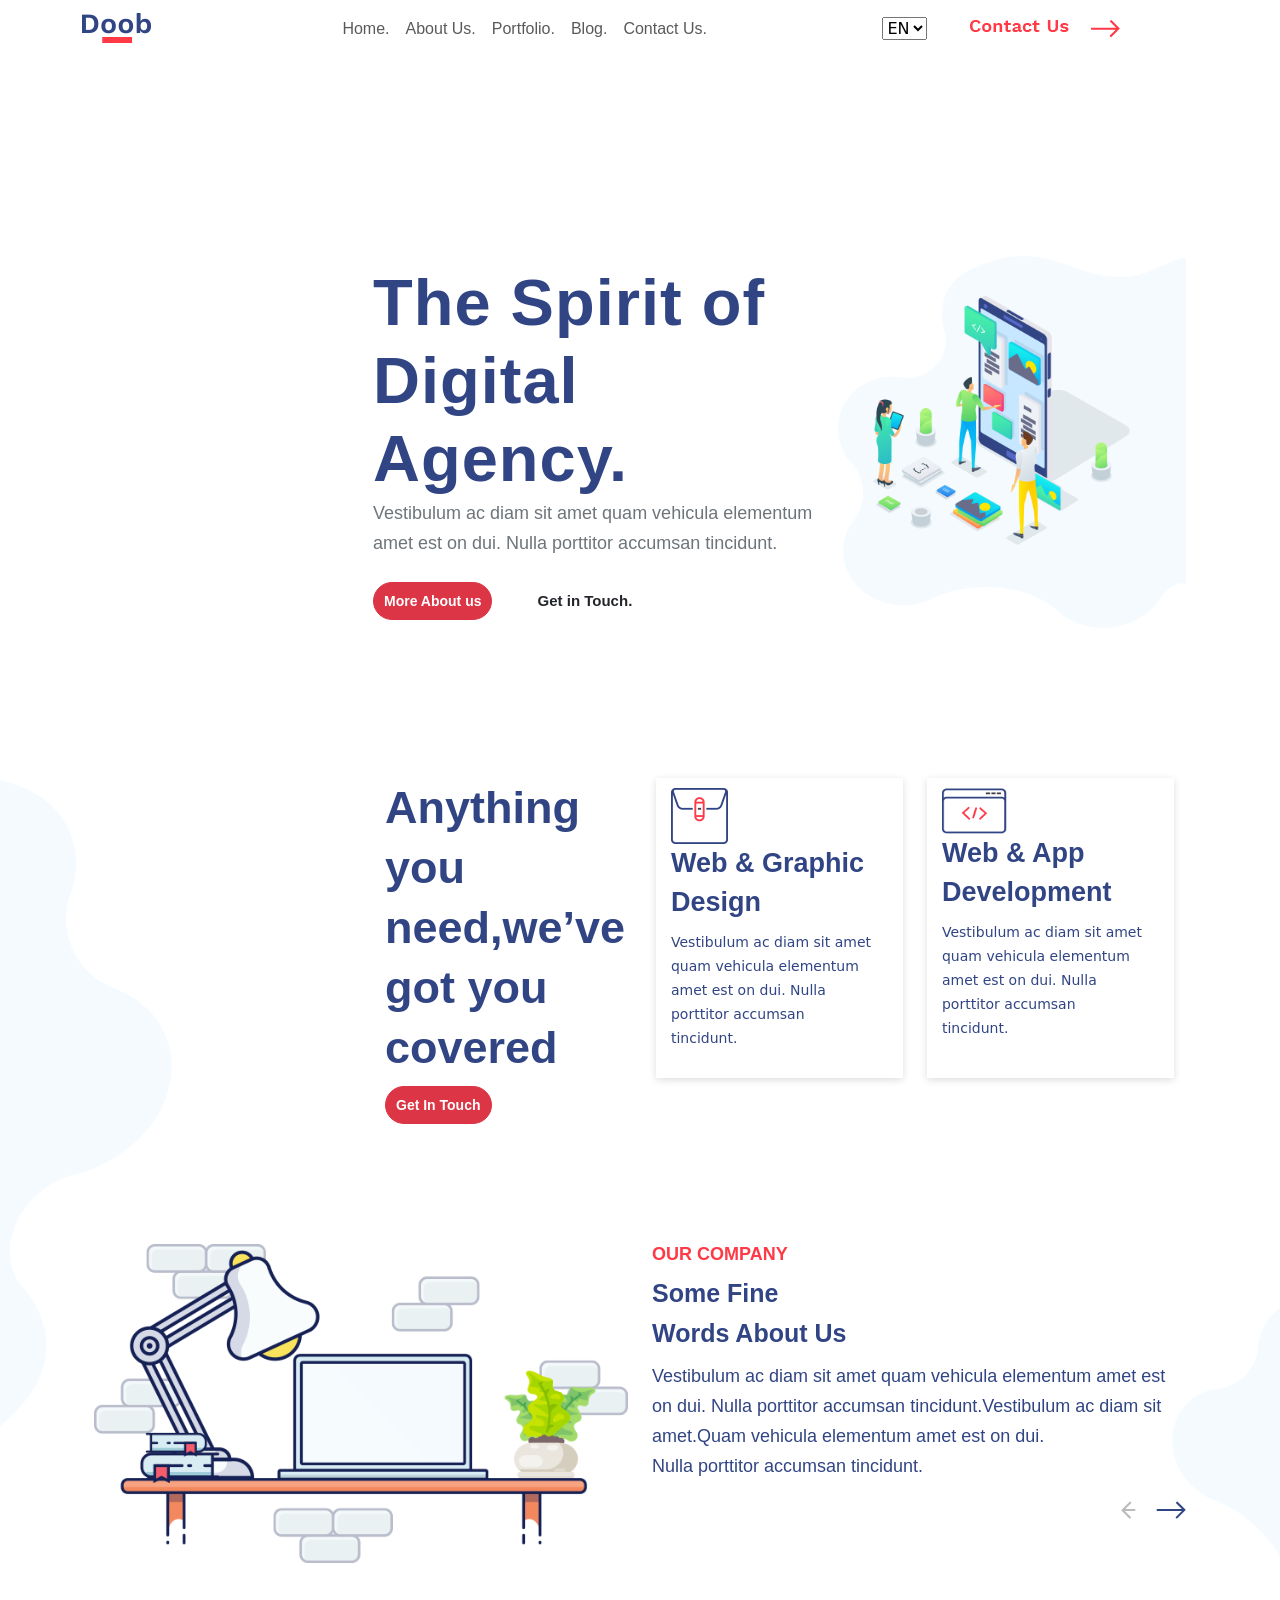
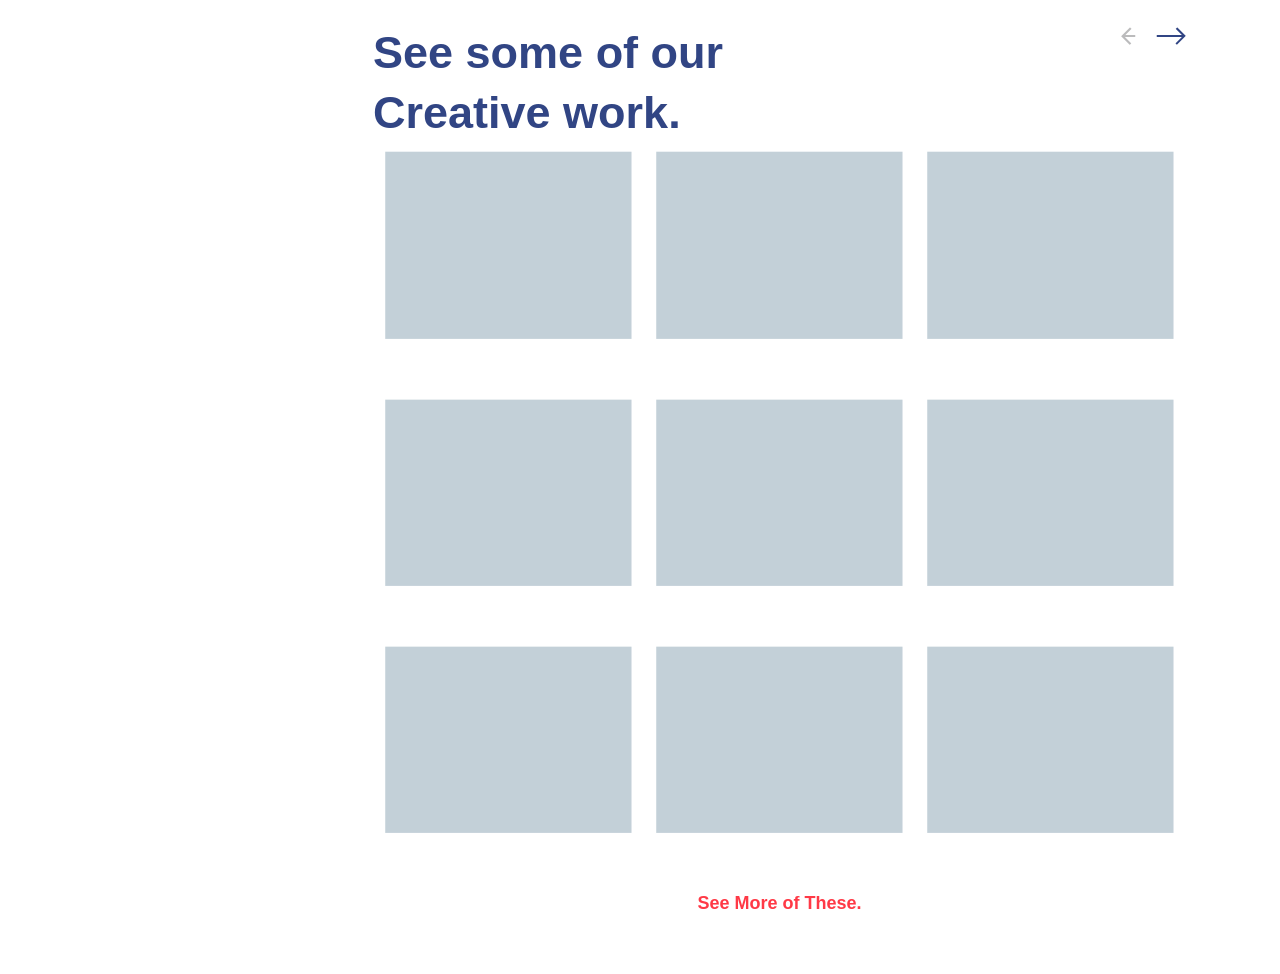
==== task2(flex).html @ 01b49021 "completed up to creative work" ====
<!DOCTYPE html>
<html lang="en">
<head>
    <meta charset="UTF-8">
    <meta http-equiv="X-UA-Compatible" content="IE=edge">
    <meta name="viewport" content="width=device-width, initial-scale=1.0">
    <title>Document</title>
    <link rel="stylesheet" href="style2.css">
    <link href="https://cdn.jsdelivr.net/npm/bootstrap@5.0.2/dist/css/bootstrap.min.css" rel="stylesheet" integrity="sha384-EVSTQN3/azprG1Anm3QDgpJLIm9Nao0Yz1ztcQTwFspd3yD65VohhpuuCOmLASjC" crossorigin="anonymous">
</head>
<body >  

    <header id="home">
        <div class="container">
          <nav class="navbar navbar-expand-lg navbar-light ">
                <a class="navbar-brand" href="#"><img src="images/logo.png" alt=""></a>
                <ul style="margin:0px 15%;"  class="navbar-nav ">
                    <li class="nav-item ">
                    <a class="nav-link" >Home.</a>
                    </li>
                    <li class="nav-item">
                    <a class="nav-link">About Us.</a>
                    </li>
                    <li class="nav-item">
                    <a class="nav-link" >Portfolio.</a>
                    </li>
                    <li class="nav-item">
                    <a class="nav-link" >Blog.</a>
                    </li>
                    <li class="nav-item" >
                    <a class="nav-link" >Contact Us.</a>
                    </li>
                    
                </ul>
                <select style=" margin-right: 30px;" name="" id=""><option value="">EN</option></select>
                <button class="btn btn-white"><img src="images/contact.png"></button>
          </nav>
        </div>
    </header>
        <div class="container">
          <div class="container-fluid hero">
            <div class="row" style="flex-wrap: nowrap;align-items: center;justify-content: right;">
                <div col="col-sm-3"></div>
                <div class="col-sm-5">
                    <h1>The Spirit of<br>Digital Agency.</h1>
                    <p>Vestibulum ac diam sit amet quam vehicula elementum<br> amet est on dui. Nulla porttitor accumsan tincidunt.</p>
                    <div class="hero-btns ">
                        <button  class="btn btn-danger text-white">More About us</button>
                        <a >Get in Touch.</a>
                    </div>
                </div>
                <div class="col-sm-4">
                    <img src="images/hero.png" alt="">
                </div>
            </div>
          </div>
        </div>

        <div class="container service">
            <div class="container-fluid">
                <div class="row"> 
                    <div class="col-sm-3">
                        <div class="side-img"> 
                        <img width=15% src="images/cloud1.png" alt="">
                        </div>
                    </div>
                    <div class="col-sm-9">
                        <div class="container">
                            <div class="row">
                                <div class="col-lg-4 service-txt">
                                    <h2>Anything you need,we’ve got you covered</h2>
                                    <button  class=" service-btn btn btn-danger text-white">Get In Touch</button>
                                </div>
                                <div class=" col-lg-4">
                                    <div class="service-box">
                                        <img src="images/web2.png" alt="">
                                        <h3>Web &amp; Graphic<br>Design</h3>
                                            <p>Vestibulum ac diam sit amet quam vehicula elementum amet est on dui. Nulla porttitor accumsan tincidunt.</p>
                                    </div>
                                </div>
                                <div class="col-lg-4">
                                    <div class="service-box" >
                                        <img src="images/web1.png" alt="">
                                        <h3>Web &amp; App<br>Development</h3>
                                        <p>Vestibulum ac diam sit amet quam vehicula elementum amet est on dui. Nulla porttitor accumsan tincidunt.</p>
                                    </div>
                                </div>
                            </div>
                        </div>
                    </div>
                    <div class="col-sm-0">
                        <div class="side2-img"> 
                        <img width=10% src="images/cloud2.png" alt="">
                        </div>
                    </div>
                </div>
            </div>
        </div>

        <div class="container  about">
            <div class="container-fluid">
              <div class="row">
                <div class=" col-lg-6">
                  <img src="images/lamp.png" alt="">
                </div>
                <div class="col-lg-6">
                    <h5>OUR COMPANY</h5>
                    <h2>Some Fine<br>Words About Us</h2>
                    <p>Vestibulum ac diam sit amet quam vehicula elementum amet est on dui. Nulla porttitor accumsan tincidunt.Vestibulum ac diam sit amet.Quam vehicula elementum amet est on dui. 
                        <br>Nulla porttitor accumsan tincidunt.
                    </p>
                    <div style="display: flex;float: right;">
                        <div style="padding-right:20px;"><img src="images/path1.png"></div>
                        <div><img src="images/path2.png"></div>
                    </div>
                    
                </div>
              </div>
            </div>
        </div>


        <div class="container work">
            <div class="container-fluid">
                <div class="row">
                    <div class="col-sm-3"></div>
                    <div class="col-6">
                        <h2>See some of our<br>Creative work.</h2>
                    </div>
                    <div class="col-3">
                        <div style="display: flex;float: right;">
                            <div style="padding-right:20px;"><img src="images/path1.png"></div>
                            <div><img src="images/path2.png"></div>
                        </div>
                    </div>
                </div>
                <div class="row">
                    <div class="col-md-3"></div>
                    <div class="col-md-9">
                        <div class="container">
                            <div class="row">
                                <div class="col-sm-4 work-box">
                                        <div >
                                            <img src="images/boxes.png"  alt="Preview">
                                        </div>
                                </div>
                                <div class=" col-sm-4 work-box">
                                        <div >
                                            <img src="images/boxes.png"  alt="Preview">
                                        </div>
                                </div>
                                <div class="col-sm-4 work-box">
                                        <div >
                                            <img src="images/boxes.png"  alt="Preview">
                                        </div>
                                </div>
                            </div>
                        </div>
                    </div>
                </div>

                <div class="row">
                    <div class="col-md-3"></div>
                    <div class="col-md-9">
                        <div class="container">
                            <div class="row">
                                <div class="col-sm-4 work-box">
                                        <div >
                                            <img src="images/boxes.png"  alt="Preview">
                                        </div>
                                </div>
                                <div class=" col-sm-4 work-box">
                                        <div >
                                            <img src="images/boxes.png"  alt="Preview">
                                        </div>
                                </div>
                                <div class="col-sm-4 work-box">
                                        <div >
                                            <img src="images/boxes.png"  alt="Preview">
                                        </div>
                                </div>
                            </div>
                        </div>
                    </div>
                </div>        
      
                <div class="row">
                    <div class="col-md-3"></div>
                    <div class="col-md-9">
                        <div class="container">
                            <div class="row">
                                <div class="col-sm-4 work-box">
                                        <div >
                                            <img src="images/boxes.png"  alt="Preview">
                                        </div>
                                </div>
                                <div class=" col-sm-4 work-box">
                                        <div >
                                            <img src="images/boxes.png"  alt="Preview">
                                        </div>
                                </div>
                                <div class="col-sm-4 work-box">
                                        <div >
                                            <img src="images/boxes.png"  alt="Preview">
                                        </div>
                                </div>
                            </div>
                        </div>
                    </div>
                </div>       
                <div class="row">
                    <div class="col-md-3"></div>
                    <div class="col-md-9 more">
                        <a >See More of These.</a>
                    </div>
                </div>
            </div>
        </div>
    
          </body>
</html>
---- style2.css ----
ul{
    margin-right:20px;
}
a {
    font-size: 18px;
    letter-spacing: 0px;
    line-height: 21px;
    color: #314584;
    font-weight: 600;
    font-family: sans-serif;
}
.container{
    margin-bottom: 60px;
}
.hero{
    margin-top: 200px;
}
.hero h1 {
    
    font-size: 65px;
    letter-spacing: 1px;
    color: #314584;
    font-weight: 600;
    font-family: sans-serif;
    margin-bottom: 0px;

}
.hero p{
    width: 571px;
    height: 53px;
    font-size: 18px;
    letter-spacing: 0px;
    line-height: 30px;
    color: #6e757a;
    font-weight: 400;
    font-family: sans-serif;
    margin-bottom: 30px;

}
img {
    vertical-align: middle;
}


  .hero a{
    font-size: 15px;
    letter-spacing: 0px;
    line-height: 40px;
    color: #314584;
    font-weight: 600;
    font-family:sans-serif;

}
 .hero-btns button{
    font-size: 14px;
    letter-spacing: 0px;
    line-height: 16px;
    color: #ffffff;
    font-weight: 600;
    font-family: sans-serif;
    border-radius: 20px;
    padding: 10px;
    margin-right: 40px;
    }

    .side-img img {
        position: absolute;
        left: -20px;
    }
    img {
        max-width: 100%;
        height: auto;
    }
    .side2-img img {
        position: absolute;
        right: -20px;
        top: 1300px;
   
    }

    h2 {
        display: block;
        font-size: 1.5em;
        margin-block-start: 0.83em;
        margin-block-end: 0.83em;
        margin-inline-start: 0px;
        margin-inline-end: 0px;
        font-weight: bold;
    }

    .service{
        margin-top: 150px;
    }
   .service-txt .service-btn{
    font-size: 14px;
    letter-spacing: 0px;
    line-height: 16px;
    font-weight: 600;
    font-family: sans-serif;
    border-radius: 20px;
    padding: 10px;
    text-align: center;
}

.service-txt h2{
    font-size: 45px;
    letter-spacing: 0px;
    line-height: 60px;
    color: #314584;
    font-weight: 600;
    font-family: sans-serif;
    text-align: left;
}
.service-box{
    background-color: white;
    padding: 10px 15px;
    box-shadow: 0px 2px 7px 0px rgb(28 31 33 / 15%);
    min-height: 300px;

}
.service-box img{
align-content: center;
}
.service-box h3{
    font-size: 27px;
    letter-spacing: 0px;
    line-height: 39px;
    color: #314584;
    font-weight: 600;
    font-family: sans-serif;
}
.service-box p{
    width: 200px;
    height: 98px;
    font-size: 14px;
    letter-spacing: 0px;
    line-height: 24px;
    color: #314584;
    font-weight: 400;
}

.about h5{
    font-size: 18px;
letter-spacing: 0px;
line-height: 21px;
color: #ff3946;
font-weight: 600;
font-family: sans-serif;
}

.about h2{
    font-size: 25px;
    letter-spacing: 0px;
    line-height: 40px;
    color: #314584;
    font-weight: 600;
    font-family: sans-serif;
}

.about p{
   

font-size: 18px;
letter-spacing: 0px;
line-height: 30px;
color: #314584;
font-weight: 400;
font-family: sans-serif;

}

.work h2{
font-size: 45px;
letter-spacing: 0px;
line-height: 60px;
color: #314584;
font-weight: 600;
font-family: sans-serif;
}

.work .more {
font-size: 18px;
letter-spacing: 0px;
line-height: 21px;
color: #ff3946;
font-weight: 600;
font-family:sans-serif;
text-align: center;
}
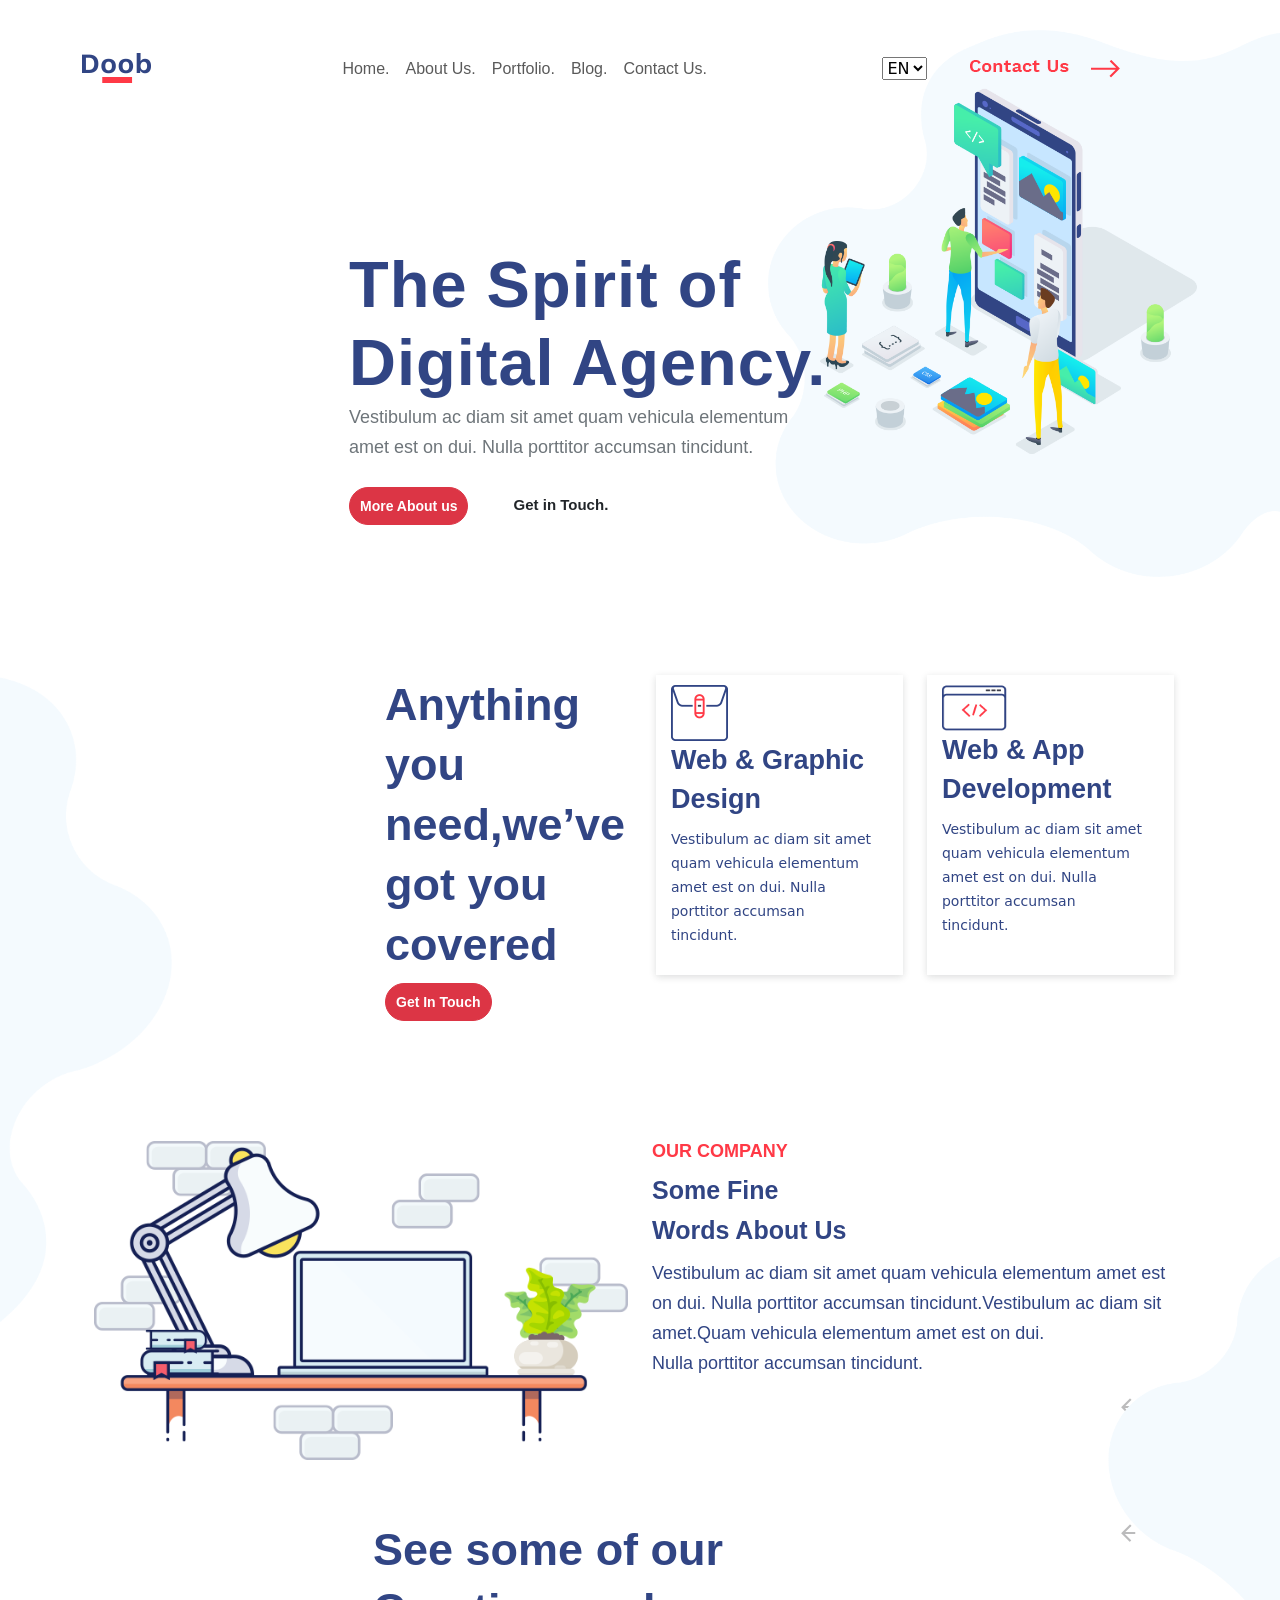
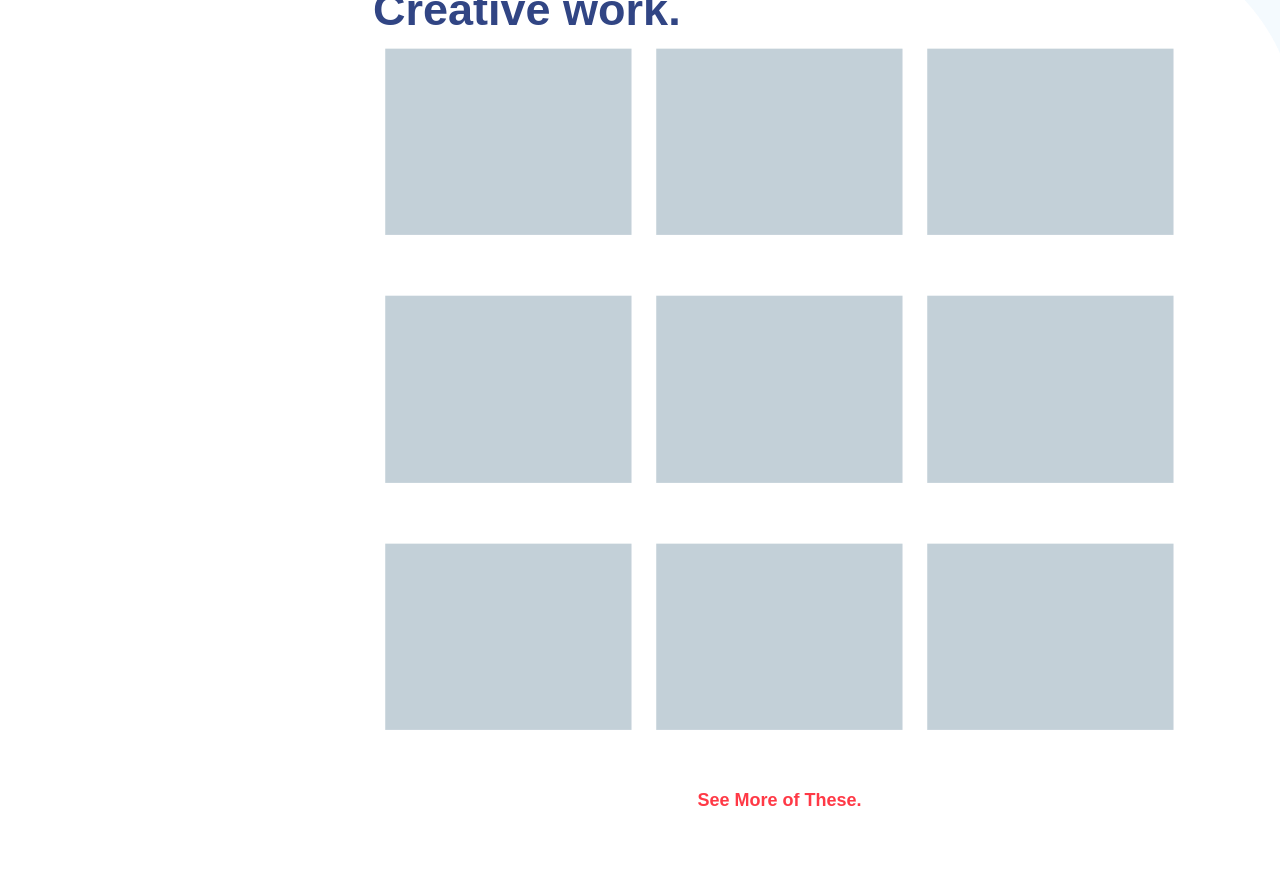
==== commit 38a23387: "completed upto creative work" ====
--- a/task2(flex).html
+++ b/task2(flex).html
@@ -10,7 +10,7 @@
 </head>
 <body >  
 
-    <header id="home">
+   
         <div class="container">
           <nav class="navbar navbar-expand-lg navbar-light ">
                 <a class="navbar-brand" href="#"><img src="images/logo.png" alt=""></a>
@@ -36,12 +36,12 @@
                 <button class="btn btn-white"><img src="images/contact.png"></button>
           </nav>
         </div>
-    </header>
+ 
         <div class="container">
           <div class="container-fluid hero">
             <div class="row" style="flex-wrap: nowrap;align-items: center;justify-content: right;">
                 <div col="col-sm-3"></div>
-                <div class="col-sm-5">
+                <div class="col-sm-9">
                     <h1>The Spirit of<br>Digital Agency.</h1>
                     <p>Vestibulum ac diam sit amet quam vehicula elementum<br> amet est on dui. Nulla porttitor accumsan tincidunt.</p>
                     <div class="hero-btns ">
@@ -49,7 +49,7 @@
                         <a >Get in Touch.</a>
                     </div>
                 </div>
-                <div class="col-sm-4">
+                <div class="col-sm">
                     <img src="images/hero.png" alt="">
                 </div>
             </div>
@@ -90,7 +90,7 @@
                     </div>
                     <div class="col-sm-0">
                         <div class="side2-img"> 
-                        <img width=10% src="images/cloud2.png" alt="">
+                        <img  src="images/cloud2.png" alt="">
                         </div>
                     </div>
                 </div>
--- a/style2.css
+++ b/style2.css
@@ -9,11 +9,15 @@
     font-weight: 600;
     font-family: sans-serif;
 }
+
+.navbar{
+    margin-top: 40px;
+}
 .container{
     margin-bottom: 60px;
 }
 .hero{
-    margin-top: 200px;
+    margin-top: 150px;
 }
 .hero h1 {
     
@@ -62,7 +66,15 @@
     padding: 10px;
     margin-right: 40px;
     }
-
+.hero img{
+    width:40%;
+    position: absolute;
+    top: 0;
+    right: 0;
+    z-index: -9;
+    margin-top: 30px;
+
+    }
     .side-img img {
         position: absolute;
         left: -20px;
@@ -72,9 +84,10 @@
         height: auto;
     }
     .side2-img img {
+        width:15%;
         position: absolute;
         right: -20px;
-        top: 1300px;
+        top: 1250px;
    
     }
 
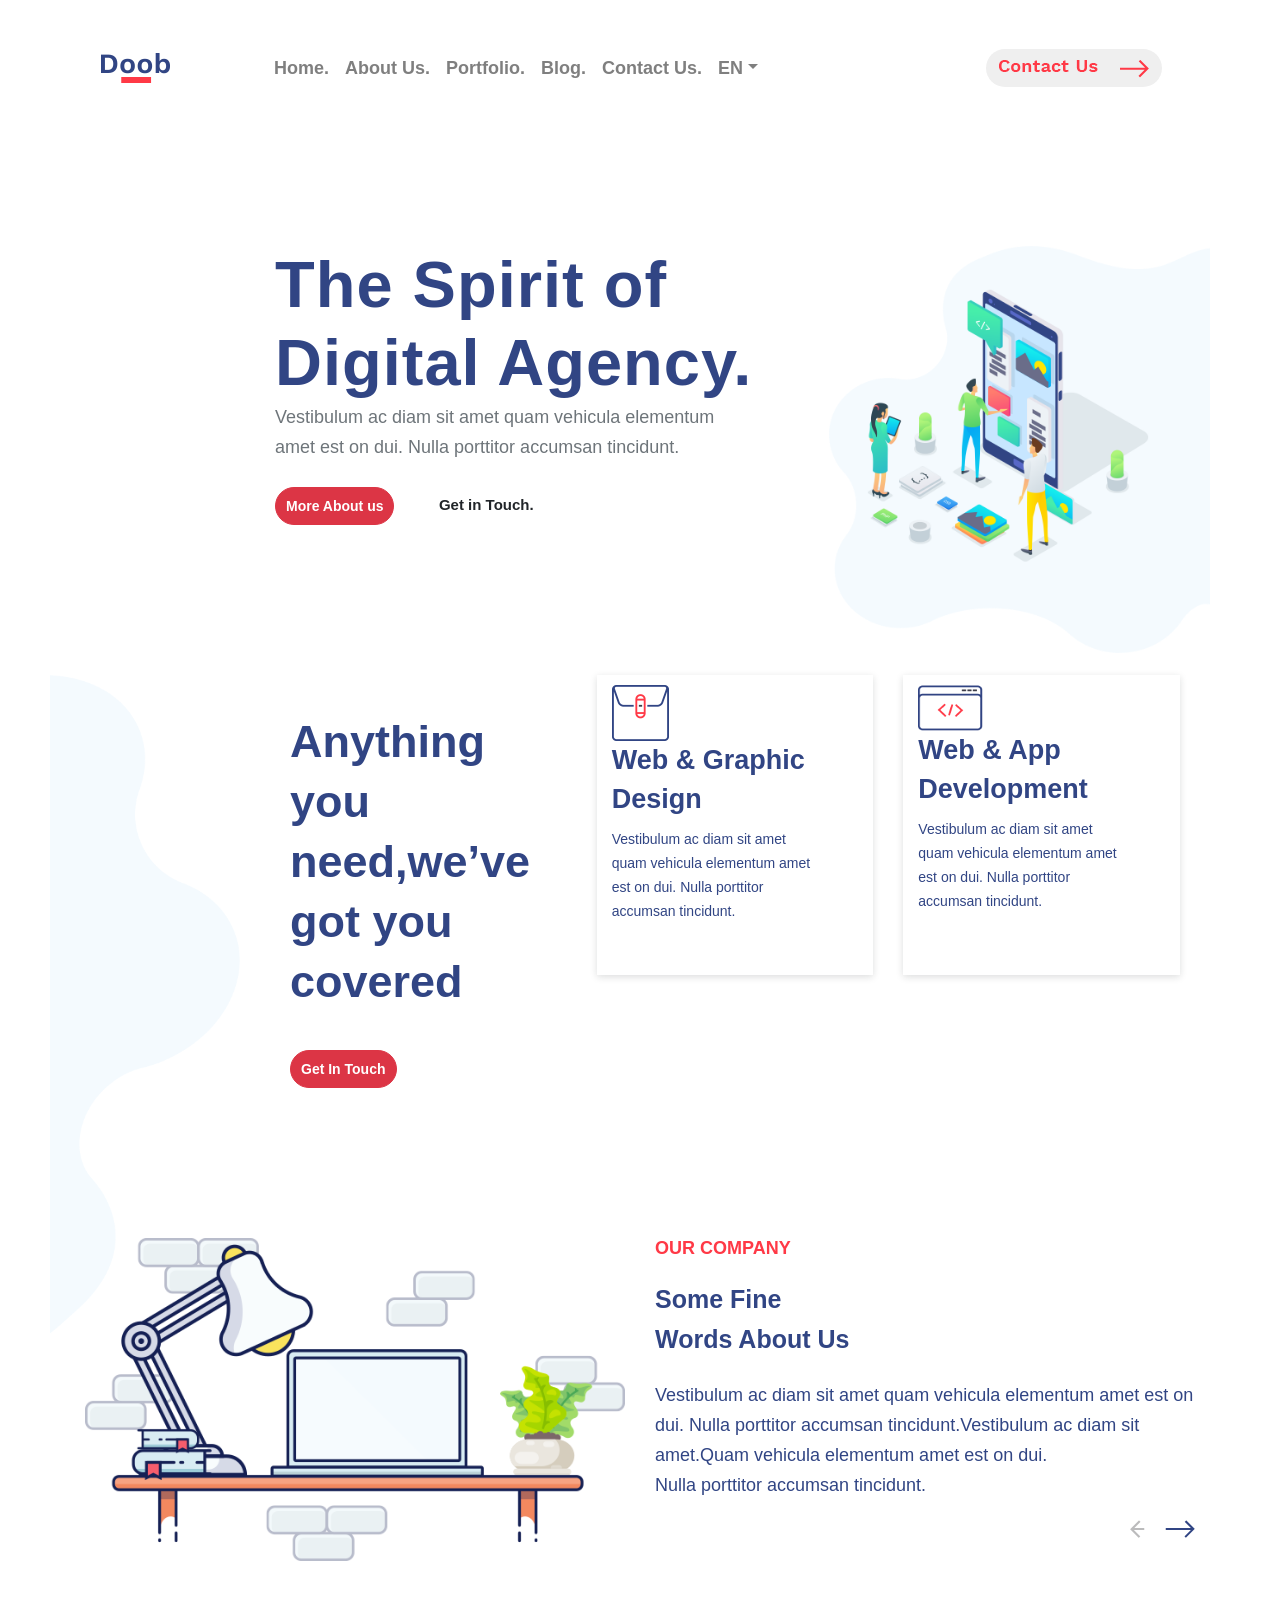
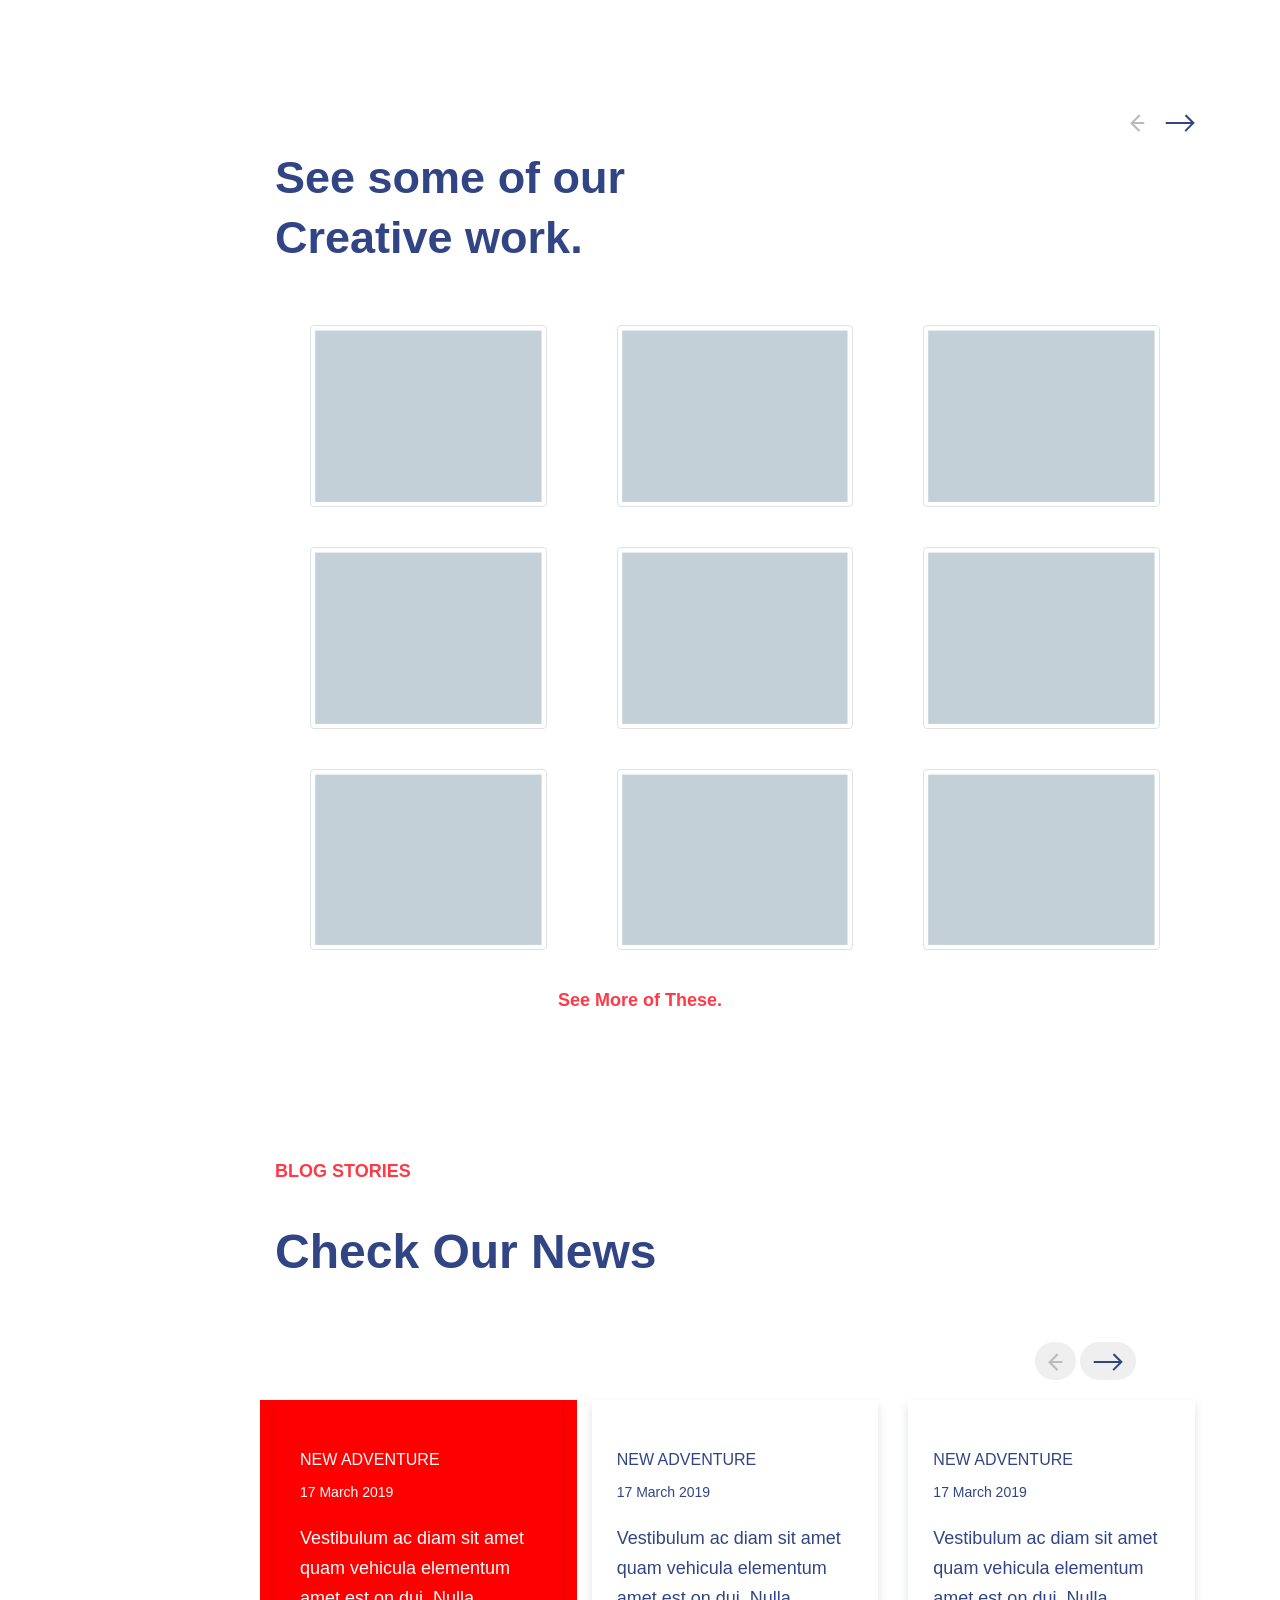
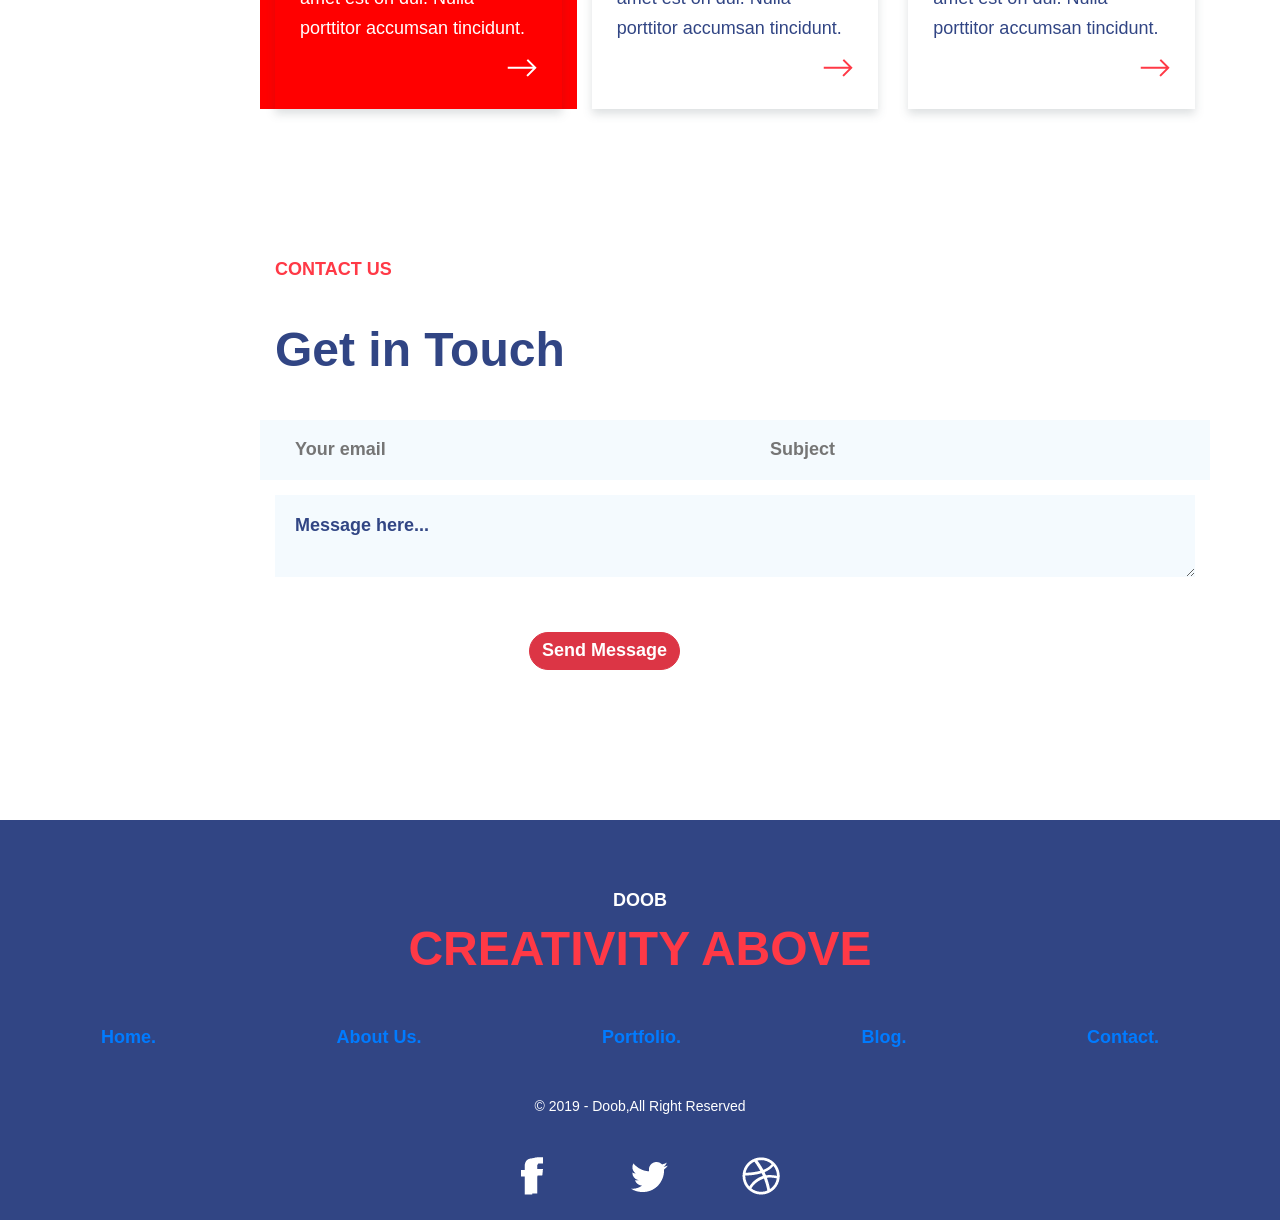
==== commit 36156cb5: "completed design of task2" ====
--- a/task2(flex).html
+++ b/task2(flex).html
@@ -2,19 +2,27 @@
 <html lang="en">
 <head>
     <meta charset="UTF-8">
+    <meta http-equiv="content-type" content="text/html; charset=utf-8">
+    <meta name="viewport" content="width=device-width, initial-scale=1.0">
     <meta http-equiv="X-UA-Compatible" content="IE=edge">
     <meta name="viewport" content="width=device-width, initial-scale=1.0">
     <title>Document</title>
+    <link rel="stylesheet" href="https://maxcdn.bootstrapcdn.com/bootstrap/4.0.0/css/bootstrap.min.css" integrity="sha384-Gn5384xqQ1aoWXA+058RXPxPg6fy4IWvTNh0E263XmFcJlSAwiGgFAW/dAiS6JXm" crossorigin="anonymous">
+    <script src="https://code.jquery.com/jquery-3.2.1.slim.min.js" integrity="sha384-KJ3o2DKtIkvYIK3UENzmM7KCkRr/rE9/Qpg6aAZGJwFDMVNA/GpGFF93hXpG5KkN" crossorigin="anonymous"></script>
+    <script src="https://cdnjs.cloudflare.com/ajax/libs/popper.js/1.12.9/umd/popper.min.js" integrity="sha384-ApNbgh9B+Y1QKtv3Rn7W3mgPxhU9K/ScQsAP7hUibX39j7fakFPskvXusvfa0b4Q" crossorigin="anonymous"></script>
+    <script src="https://maxcdn.bootstrapcdn.com/bootstrap/4.0.0/js/bootstrap.min.js" integrity="sha384-JZR6Spejh4U02d8jOt6vLEHfe/JQGiRRSQQxSfFWpi1MquVdAyjUar5+76PVCmYl" crossorigin="anonymous"></script>
     <link rel="stylesheet" href="style2.css">
-    <link href="https://cdn.jsdelivr.net/npm/bootstrap@5.0.2/dist/css/bootstrap.min.css" rel="stylesheet" integrity="sha384-EVSTQN3/azprG1Anm3QDgpJLIm9Nao0Yz1ztcQTwFspd3yD65VohhpuuCOmLASjC" crossorigin="anonymous">
 </head>
 <body >  
-
-   
+ 
+    <section class="header">
         <div class="container">
           <nav class="navbar navbar-expand-lg navbar-light ">
-                <a class="navbar-brand" href="#"><img src="images/logo.png" alt=""></a>
-                <ul style="margin:0px 15%;"  class="navbar-nav ">
+                <a class="navbar-brand" href="#">
+                    <img src="images/logo.png" alt="">
+                </a>
+                <div class="collapse navbar-collapse" id="navbarSupportedContent">
+                <ul  style="margin-left:80px;" class="navbar-nav ">
                     <li class="nav-item ">
                     <a class="nav-link" >Home.</a>
                     </li>
@@ -29,56 +37,68 @@
                     </li>
                     <li class="nav-item" >
                     <a class="nav-link" >Contact Us.</a>
+                    </li>    
+                    <li class="nav-item dropdown">
+                        <a class="nav-link dropdown-toggle" href="#" id="navbarDropdown" role="button" data-toggle="dropdown" aria-haspopup="true" aria-expanded="false">EN</a>
                     </li>
                     
                 </ul>
-                <select style=" margin-right: 30px;" name="" id=""><option value="">EN</option></select>
-                <button class="btn btn-white"><img src="images/contact.png"></button>
+                <button style="margin-left: 200px;" class="btn "><img  src="images/contact.png" alt=""></button>
+            </div>
           </nav>
         </div>
- 
+    </section>
+
+    <section class="hero">
         <div class="container">
-          <div class="container-fluid hero">
+           
             <div class="row" style="flex-wrap: nowrap;align-items: center;justify-content: right;">
-                <div col="col-sm-3"></div>
-                <div class="col-sm-9">
-                    <h1>The Spirit of<br>Digital Agency.</h1>
-                    <p>Vestibulum ac diam sit amet quam vehicula elementum<br> amet est on dui. Nulla porttitor accumsan tincidunt.</p>
-                    <div class="hero-btns ">
-                        <button  class="btn btn-danger text-white">More About us</button>
-                        <a >Get in Touch.</a>
-                    </div>
-                </div>
-                <div class="col-sm">
-                    <img src="images/hero.png" alt="">
-                </div>
-            </div>
-          </div>
+                <div class="col-lg-10 offset-lg-2">
+                    <div class="row">
+                        <div class="col-lg-7  col-md-7 col-sm-12">
+                            <h1 class="hero-txt">The Spirit of<br>Digital Agency.</h1>
+                            <p class="hero-p">Vestibulum ac diam sit amet quam vehicula elementum<br> amet est on dui. Nulla porttitor accumsan tincidunt.</p>
+                            <div class="hero-btns">
+                                <button  class="btn btn-danger text-white">More About us</button>
+                                <a class="hero-a">Get in Touch.</a>
+                            </div>
+                        </div>
+                        <div  class="col-lg-5 col-md-5 col-sm-12">
+                            <div class="hero-img">
+                            <img  class="img-fluid" src="images/hero.png" alt="">
+                            </div>
+                        </div>
+                    </div>
+                </div>
+            </div>
         </div>
-
-        <div class="container service">
-            <div class="container-fluid">
+       
+    </section>
+
+
+    <section class="service">
+        <div class="container ">
                 <div class="row"> 
-                    <div class="col-sm-3">
+                    <div class="col-lg-2">
                         <div class="side-img"> 
-                        <img width=15% src="images/cloud1.png" alt="">
-                        </div>
-                    </div>
-                    <div class="col-sm-9">
+                        <img  src="images/cloud1.png" alt="">
+                        </div>
+                    </div>
+                    <div class="col-lg-10">
                         <div class="container">
                             <div class="row">
-                                <div class="col-lg-4 service-txt">
+                                <div class="col-sm-12 col-md-6 col-lg-4 service-txt">
                                     <h2>Anything you need,we’ve got you covered</h2>
                                     <button  class=" service-btn btn btn-danger text-white">Get In Touch</button>
                                 </div>
-                                <div class=" col-lg-4">
+                                <div class=" col-sm-12 col-md-6 col-lg-4 ">
                                     <div class="service-box">
                                         <img src="images/web2.png" alt="">
                                         <h3>Web &amp; Graphic<br>Design</h3>
-                                            <p>Vestibulum ac diam sit amet quam vehicula elementum amet est on dui. Nulla porttitor accumsan tincidunt.</p>
-                                    </div>
-                                </div>
-                                <div class="col-lg-4">
+                                        <p>Vestibulum ac diam sit amet quam vehicula elementum amet est on dui. Nulla porttitor accumsan tincidunt.</p>
+                                    </div>
+                                </div>
+                                <div class=" col-sm-12 col-md-6 col-lg-4 ">
                                     <div class="service-box" >
                                         <img src="images/web1.png" alt="">
                                         <h3>Web &amp; App<br>Development</h3>
@@ -87,23 +107,19 @@
                                 </div>
                             </div>
                         </div>
-                    </div>
-                    <div class="col-sm-0">
-                        <div class="side2-img"> 
-                        <img  src="images/cloud2.png" alt="">
-                        </div>
-                    </div>
-                </div>
-            </div>
+                    </div>   
+                </div>         
         </div>
-
-        <div class="container  about">
-            <div class="container-fluid">
-              <div class="row">
-                <div class=" col-lg-6">
+    </section>
+
+
+    <section class="about">
+        <div class="container  ">
+            <div class="row">
+                <div class=" col-sm-12 col-md-6 col-lg-6">
                   <img src="images/lamp.png" alt="">
                 </div>
-                <div class="col-lg-6">
+                <div class="col-sm-12 col-md-6 col-lg-6">
                     <h5>OUR COMPANY</h5>
                     <h2>Some Fine<br>Words About Us</h2>
                     <p>Vestibulum ac diam sit amet quam vehicula elementum amet est on dui. Nulla porttitor accumsan tincidunt.Vestibulum ac diam sit amet.Quam vehicula elementum amet est on dui. 
@@ -113,70 +129,72 @@
                         <div style="padding-right:20px;"><img src="images/path1.png"></div>
                         <div><img src="images/path2.png"></div>
                     </div>
-                    
-                </div>
-              </div>
-            </div>
+                </div>
+              </div>
+           
         </div>
-
-
-        <div class="container work">
-            <div class="container-fluid">
-                <div class="row">
-                    <div class="col-sm-3"></div>
-                    <div class="col-6">
+    </section>
+
+
+    
+
+   <section class="work">
+        <div class="container ">
+                <div class="row">
+                    <div class="col-lg-7 col-md-12 col-sm-12 offset-lg-2">
                         <h2>See some of our<br>Creative work.</h2>
                     </div>
-                    <div class="col-3">
+                    <div class="col-lg-3 col-md-12 col-sm-12">
                         <div style="display: flex;float: right;">
                             <div style="padding-right:20px;"><img src="images/path1.png"></div>
                             <div><img src="images/path2.png"></div>
                         </div>
                     </div>
                 </div>
-                <div class="row">
-                    <div class="col-md-3"></div>
-                    <div class="col-md-9">
+
+                <div class="row">
+                    
+                    <div class="col-lg-10  offset-lg-2">
                         <div class="container">
                             <div class="row">
-                                <div class="col-sm-4 work-box">
-                                        <div >
-                                            <img src="images/boxes.png"  alt="Preview">
-                                        </div>
-                                </div>
-                                <div class=" col-sm-4 work-box">
-                                        <div >
-                                            <img src="images/boxes.png"  alt="Preview">
-                                        </div>
-                                </div>
-                                <div class="col-sm-4 work-box">
-                                        <div >
-                                            <img src="images/boxes.png"  alt="Preview">
-                                        </div>
-                                </div>
-                            </div>
-                        </div>
-                    </div>
-                </div>
-
-                <div class="row">
-                    <div class="col-md-3"></div>
-                    <div class="col-md-9">
+                                <div class="col-lg-4 col-md-6 col-sm-12">
+                                    <div class="work-box" style="justify-content: stretch;">
+                                        <img  class="rounded   img-thumbnail"src="images/boxes.png"  alt="Preview">
+                                    </div>
+                                </div>
+                                <div class=" col-lg-4 col-md-6 col-sm-12">
+                                    <div class="work-box">
+                                        <img class="rounded  img-thumbnail" src="images/boxes.png"  alt="Preview">
+                                    </div>
+                                </div>
+                                <div class="col-lg-4 col-md-6 col-sm-12">
+                                    <div class="work-box">
+                                        <img class="rounded  img-thumbnail" src="images/boxes.png"  alt="Preview">
+                                    </div>
+                                </div>
+                            </div>
+                        </div>
+                    </div>
+                </div>
+
+                <div class="row">
+                    
+                    <div class="col-lg-10 offset-lg-2">
                         <div class="container">
                             <div class="row">
-                                <div class="col-sm-4 work-box">
-                                        <div >
-                                            <img src="images/boxes.png"  alt="Preview">
-                                        </div>
-                                </div>
-                                <div class=" col-sm-4 work-box">
-                                        <div >
-                                            <img src="images/boxes.png"  alt="Preview">
-                                        </div>
-                                </div>
-                                <div class="col-sm-4 work-box">
-                                        <div >
-                                            <img src="images/boxes.png"  alt="Preview">
+                                <div class="col-lg-4 col-md-6 col-sm-12">
+                                       <div class="work-box">
+                                            <img class=" rounded img-thumbnail" src="images/boxes.png"  alt="Preview">
+                                        </div>
+                                </div>
+                                <div class=" col-lg-4 col-md-6 col-sm-12">
+                                        <div class="work-box">
+                                            <img class=" rounded img-thumbnail" src="images/boxes.png"  alt="Preview">
+                                        </div>
+                                </div>
+                                <div class="col-lg-4 col-md-6 col-sm-12">
+                                        <div class="work-box">
+                                            <img class="rounded img-thumbnail" src="images/boxes.png"  alt="Preview">
                                         </div>
                                 </div>
                             </div>
@@ -185,23 +203,22 @@
                 </div>        
       
                 <div class="row">
-                    <div class="col-md-3"></div>
-                    <div class="col-md-9">
+                    <div class="col-lg-10 offset-lg-2">
                         <div class="container">
                             <div class="row">
-                                <div class="col-sm-4 work-box">
-                                        <div >
-                                            <img src="images/boxes.png"  alt="Preview">
-                                        </div>
-                                </div>
-                                <div class=" col-sm-4 work-box">
-                                        <div >
-                                            <img src="images/boxes.png"  alt="Preview">
-                                        </div>
-                                </div>
-                                <div class="col-sm-4 work-box">
-                                        <div >
-                                            <img src="images/boxes.png"  alt="Preview">
+                                <div class="col-lg-4 col-md-6 col-sm-12">
+                                        <div class="work-box">
+                                            <img class="rounded  img-thumbnail" src="images/boxes.png"  alt="Preview">
+                                        </div>
+                                </div>
+                                <div class=" col-lg-4 col-md-6 col-sm-12">
+                                        <div class="work-box" >
+                                            <img class="rounded img-thumbnail" src="images/boxes.png"  alt="Preview">
+                                        </div>
+                                </div>
+                                <div class="col-lg-4 col-md-6 col-sm-12">
+                                        <div class="work-box">
+                                            <img class=" rounded img-thumbnail" src="images/boxes.png"  alt="Preview">
                                         </div>
                                 </div>
                             </div>
@@ -209,13 +226,114 @@
                     </div>
                 </div>       
                 <div class="row">
-                    <div class="col-md-3"></div>
-                    <div class="col-md-9 more">
+                    <div class="col-lg-12 ">
+                        <div class="more">
                         <a >See More of These.</a>
-                    </div>
-                </div>
-            </div>
-        </div>
-    
-          </body>
+                        </div>
+                    </div>           
+                </div>
+        </section> 
+
+        <section class="blog">
+             <div  class="container">
+                <div class="row">
+                    <div class="col-lg-10 offset-lg-2">
+                        <h5>BLOG STORIES</h5>
+                        <h2>Check Our News</h2>
+                    </div>
+                </div>
+                <div class="row">
+                    <div class="path col-lg-2 offset-lg-10">
+                        <button class="btn btn-transparent ">
+                            <img src="images/path1.png" alt="">
+                        </button>
+                        <button class="btn btn-transparent">
+                            <img src="images/path2.png" alt="">
+                        </button>
+                    </div>
+                </div>
+                <div class="row">
+                        <div  class=" col-lg offset-lg-2 active">
+                            <div class="blog-box" style="color:white;background-color:red;">
+                            <h6 >NEW ADVENTURE</h6>
+                            <p class="date">17 March 2019</p>
+                            <p class="para">Vestibulum ac diam sit amet quam vehicula elementum amet est on dui. Nulla porttitor accumsan tincidunt.</p>
+                            <img  src="images/whitepath.png">
+                        </div>
+                        </div>
+                        <div class=" col-lg">
+                            <div class="blog-box">
+                            <h6>NEW ADVENTURE</h6>
+                            <p class="date">17 March 2019</p>
+                            <p class="para">Vestibulum ac diam sit amet quam vehicula elementum amet est on dui. Nulla porttitor accumsan tincidunt.</p>
+                            <img  src="images/redpath.png">
+                        </div>
+                        </div>
+                        
+                        <div  class=" col-lg">
+                            <div class="blog-box">
+                            <h6>NEW ADVENTURE</h6>
+                            <p class="date">17 March 2019</p>
+                            <p class="para"> Vestibulum ac diam sit amet quam vehicula elementum amet est on dui. Nulla porttitor accumsan tincidunt.</p>
+                            <img  src="images/redpath.png">
+                        </div>
+                        </div>
+                    </div>
+            </div>
+          </section>
+          <section  class="contact">
+            <div class="container">
+              <div class="row">
+                <div class="col-lg-10 offset-lg-2">
+                  <h5>CONTACT US</h5>
+                  <h2>Get in Touch</h2>
+                </div>
+              </div>
+              <div class="row">
+                <div class=" col-lg offset-lg-2 col-sm-12  email">
+                  <input placeholder="Your email" type="email" id="email" pattern=".+@globex.com" size="30" required="">
+                </div>
+                <div class="col-lg email">
+                  <input placeholder="Subject" type="subject" id="subject" size="30" required="">
+                </div>
+              </div>
+              <div class="row">
+                <div class="col-lg-10 offset-lg-2 message" style="justify-content: center;">
+                  <textarea id="message" name="message" >Message here...</textarea>
+                </div>
+                <div class="  col-lg-12  ">
+                  <div class="btn btn-danger contact-btn"  >
+                    <a  class=" text-white"  href="#">Send Message</a>
+                  </div>
+                </div>
+              </div>
+            </div>
+          </section>
+
+
+          <footer class="foot">
+            <div class="container">
+              <div class="row">
+                <div class="col-lg -12">
+                  <h5>DOOB</h5>
+                  <h3>CREATIVITY ABOVE</h3>
+                  <ul class="navbar nav contact-nav">
+                    <li><a data-scroll="" href="#home">Home.</a></li>
+                    <li><a data-scroll="" href="#about-us">About Us.</a></li>
+                    <li><a data-scroll="" href="#portfolio">Portfolio.</a></li>
+                    <li><a data-scroll="" href="#blog">Blog.</a></li>
+                    <li><a data-scroll="" href="#contact-us">Contact.</a></li>
+                  </ul>
+                  <h6>© 2019 - Doob,All Right Reserved</h6>
+                  <ul class="social">
+                    <li><a href="#"><i class="icofont-facebook"><img src="images/footter logo.png"></i></a></li>
+                    
+                  </ul>
+                </div>
+              </div>
+            </div>
+          </footer>
+
+ 
+    </body>
 </html>
--- a/style2.css
+++ b/style2.css
@@ -1,7 +1,15 @@
 ul{
     margin-right:20px;
-}
-a {
+    list-style: none;
+}
+
+
+
+body {
+
+    min-width: 600px;
+}
+.header a {
     font-size: 18px;
     letter-spacing: 0px;
     line-height: 21px;
@@ -13,14 +21,11 @@
 .navbar{
     margin-top: 40px;
 }
-.container{
-    margin-bottom: 60px;
-}
-.hero{
-    margin-top: 150px;
-}
-.hero h1 {
-    
+
+section{
+    margin-bottom: 150px;
+}
+.hero-txt  {
     font-size: 65px;
     letter-spacing: 1px;
     color: #314584;
@@ -29,7 +34,7 @@
     margin-bottom: 0px;
 
 }
-.hero p{
+.hero-p{
     width: 571px;
     height: 53px;
     font-size: 18px;
@@ -45,8 +50,13 @@
     vertical-align: middle;
 }
 
-
-  .hero a{
+.hero-img{
+    position: absolute;
+    z-index: -9;
+    
+
+}
+  .hero-a{
     font-size: 15px;
     letter-spacing: 0px;
     line-height: 40px;
@@ -66,28 +76,22 @@
     padding: 10px;
     margin-right: 40px;
     }
-.hero img{
-    width:40%;
-    position: absolute;
-    top: 0;
-    right: 0;
-    z-index: -9;
-    margin-top: 30px;
-
-    }
+
     .side-img img {
         position: absolute;
         left: -20px;
+        z-index: -9;
     }
     img {
         max-width: 100%;
         height: auto;
     }
     .side2-img img {
-        width:15%;
+       
         position: absolute;
         right: -20px;
         top: 1250px;
+        z-index:-9;
    
     }
 
@@ -199,4 +203,187 @@
 font-weight: 600;
 font-family:sans-serif;
 text-align: center;
+margin-top: 20px;
+}
+
+.work-box{
+    margin:20px;
+}
+
+.blog .row{
+    margin-bottom: 20px;
+}
+.blog h5{
+    font-size: 18px;
+letter-spacing: 0px;
+line-height: 21px;
+color: #ff3946;
+font-weight: 600;
+font-family: sans-serif;
+}
+
+.blog h2{
+    font-size: 48px;
+letter-spacing: 0px;
+line-height: 60px;
+color: #314584;
+font-weight: 600;
+font-family:sans-serif;
+}
+
+.blog {
+    color: #314584;
+   
+}
+.blog .blog-box{
+    padding: 50px 25px;
+
+filter: drop-shadow(0px 5px 5px rgba(25,45,51,0.15));
+background-color: #ffffff;
+    
+}
+.blog  .active{
+color:white;
+background-color: red;
+}
+
+
+.blog .date{
+
+font-size: 14px;
+letter-spacing: 0px;
+line-height: 30px;
+font-weight: 400;
+font-family: sans-serif;
+}
+.blog .para{  
+font-size: 18px;
+letter-spacing: 0px;
+line-height: 30px;
+font-weight: 400;
+font-family:sans-serif;
+
+}
+.blog-box img{
+   float: right;
+}
+
+.contact h5{
+    font-size: 18px;
+letter-spacing: 0px;
+line-height: 21px;
+color: #ff3946;
+font-weight: 600;
+font-family:sans-serif;
+}
+.contact h2{
+    font-size: 48px;
+letter-spacing: 0px;
+line-height: 60px;
+color: #314584;
+font-weight: 600;
+font-family:sans-serif;
+}
+
+.contact .email{
+    font-size: 18px;
+letter-spacing: 0px;
+line-height: 21px;
+color: #314584;
+font-weight: 600;
+font-family: sans-serif;
+width: 570px;
+height: 60px;
+background-color: #f4fafe;
+}
+.message{
+    font-size: 18px;
+letter-spacing: 0px;
+line-height: 21px;
+color: #314584;
+font-weight: 600;
+font-family:sans-serif; 
+}
+.email input{
+    width: 100%;
+    height: 60px;
+
+    background-color: #F4FAFE;
+    border: none;
+    padding: 0px 20px;
+
+    color: #314584;
+    font-weight: 600;
+    margin-bottom: 15px;
+}
+textarea {
+    background-color: #F4FAFE;
+    border: none;
+    width: 100%;
+    padding: 20px;
+
+    margin-top: 15px;
+
+    color: #314584;
+    font-weight: 600;
+
+}
+  .contact-btn{
+      margin-top: 50px;
+      margin-left:40%;
+
+  }
+.contact-btn a{
+    font-size: 18px;
+letter-spacing: 0px;
+line-height: 21px;
+color: #ff3946;
+font-weight: 600;
+font-family: sans-serif;
+}
+.btn {
+    border-radius: 20px;
+
+}
+.foot{
+    background-color: #314584;
+    width: 100%;
+    min-height: 400px;
+    text-align: center;
+    padding: 70px 0px 0px 0px;
+    justify-content: center;
+
+}
+.foot h5{
+font-size: 18px;
+letter-spacing: 0px;
+line-height: 21px;
+color: #ffffff;
+font-weight: 600;
+font-family: sans-serif;
+}
+.foot h3{
+font-size: 48px;
+letter-spacing: 0px;
+line-height: 60px;
+color: #ff3946;
+font-weight: 600;
+font-family:sans-serif;
+}
+.foot .contact-nav{
+font-size: 18px;
+letter-spacing: 0px;
+line-height: 21px;
+color: #ffffff;
+font-weight: 600;
+font-family:sans-serif;
+}
+.foot h6{
+margin:40px 0px;
+font-size: 14px;
+letter-spacing: 0px;
+line-height: 21px;
+color: #ffffff;
+font-weight: 400;
+font-family: sans-serif;
 }
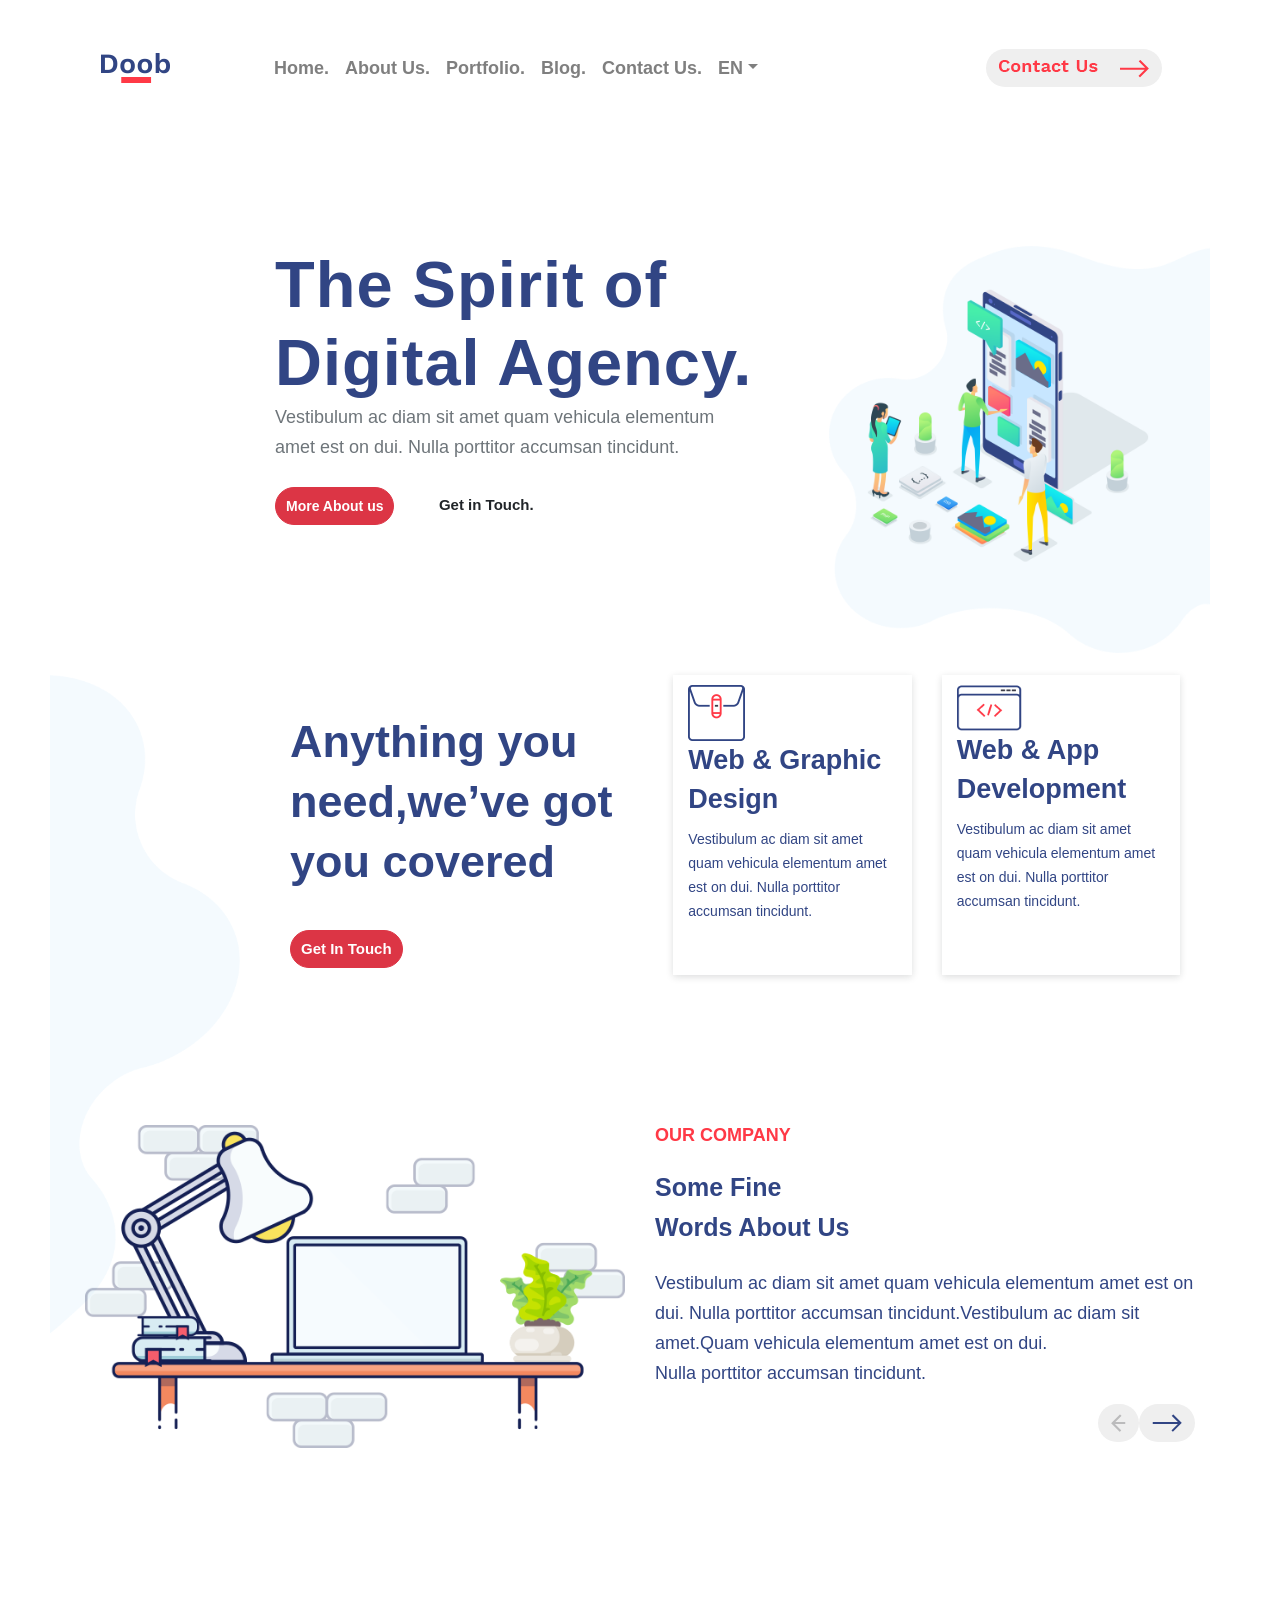
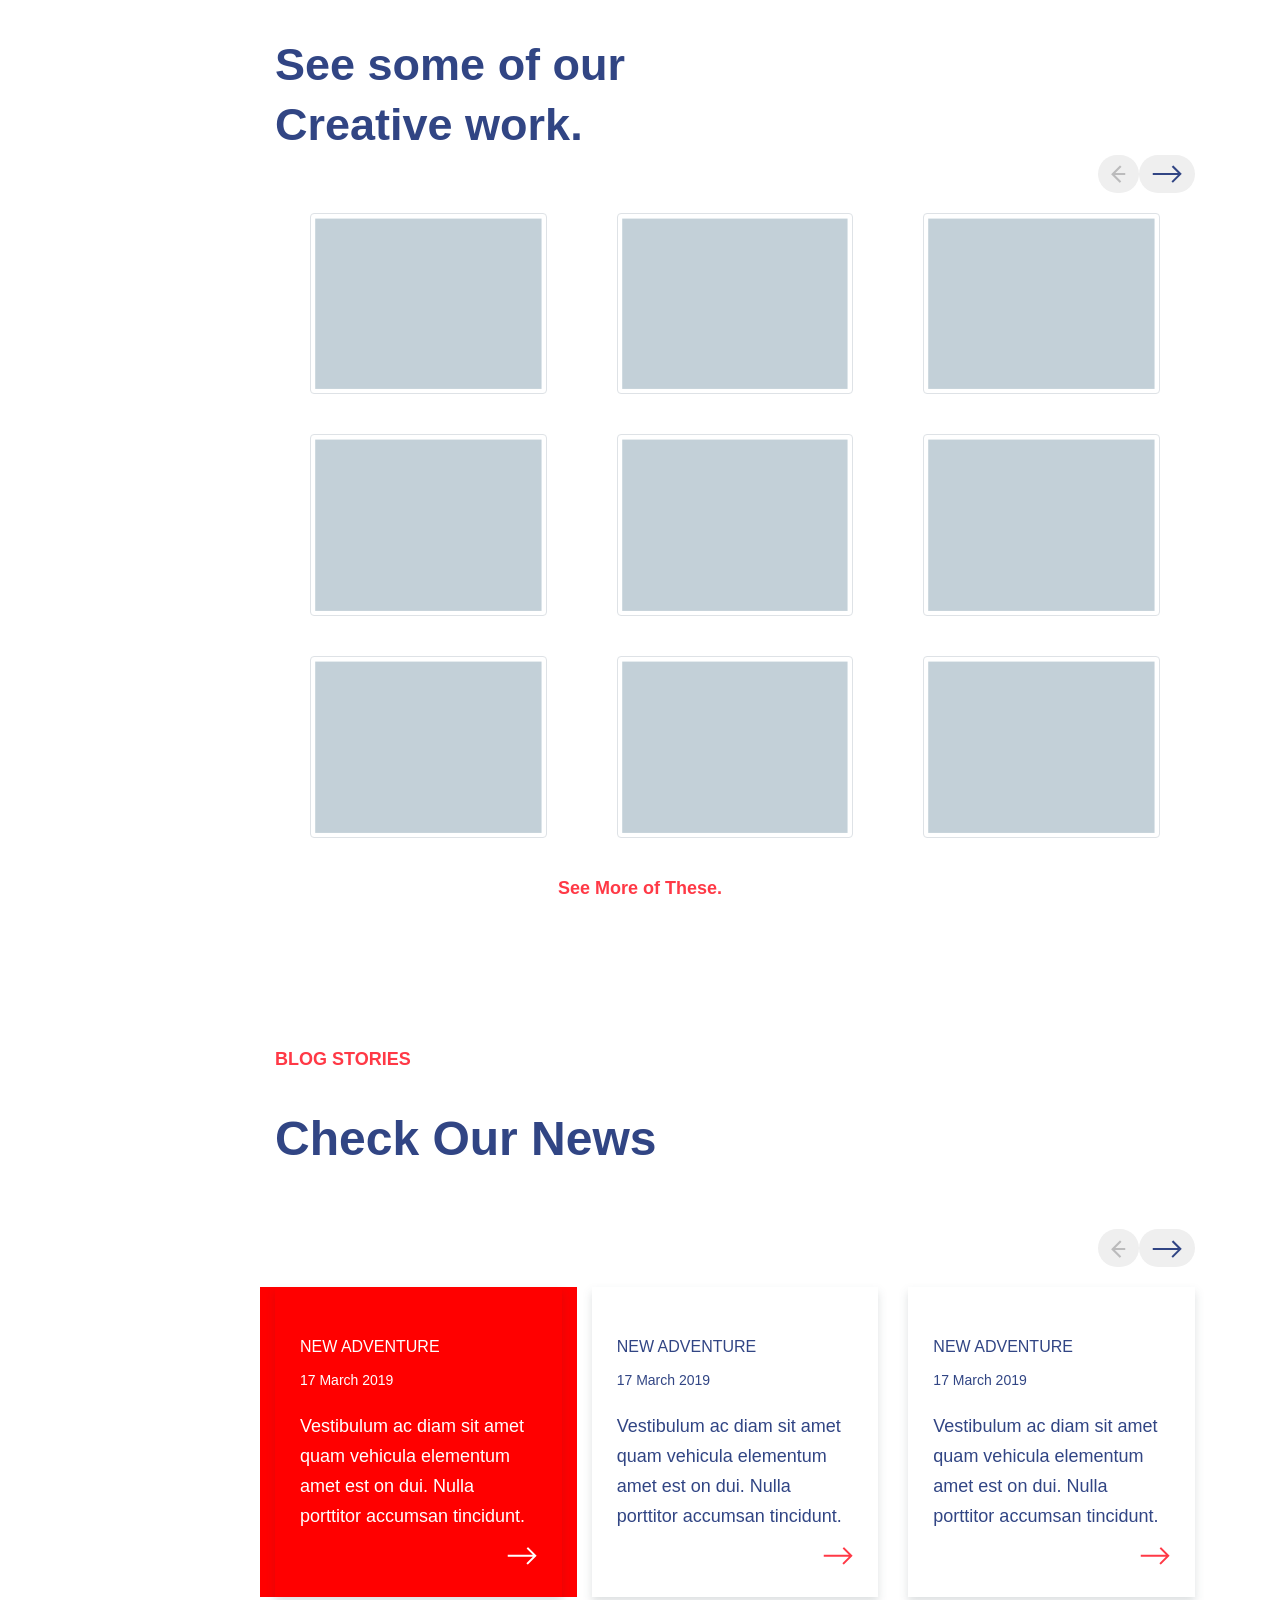
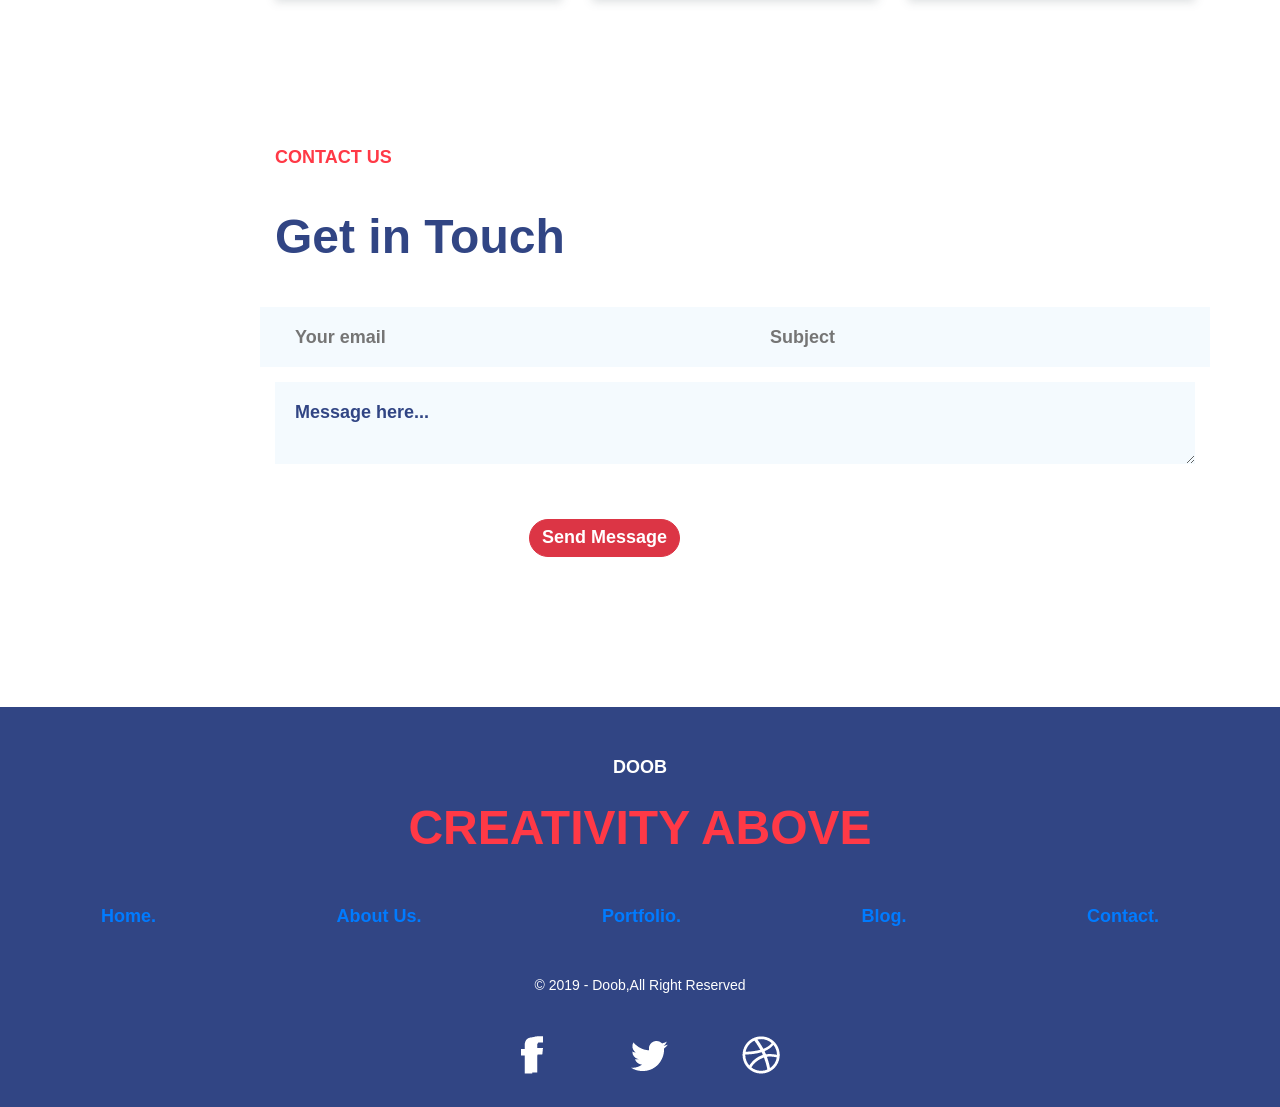
==== commit a9a7a6a4: "task 2 updated" ====
--- a/task2(flex).html
+++ b/task2(flex).html
@@ -21,8 +21,17 @@
                 <a class="navbar-brand" href="#">
                     <img src="images/logo.png" alt="">
                 </a>
-                <div class="collapse navbar-collapse" id="navbarSupportedContent">
-                <ul  style="margin-left:80px;" class="navbar-nav ">
+
+                <button class="navbar-toggler" type="button" data-toggle="collapse" data-target="#menu" aria-controls="navbarSupportedContent" aria-expanded="false" aria-label="Toggle navigation">
+                    <div class="interactive-menu-button">
+                      <a href="#">
+                        <span class="navbar-toggler-icon"></span>
+                      </a>
+                    </div>
+                  </button>
+
+                <div class="collapse navbar-collapse"  id="menu">
+                <ul  style="margin-left:80px;" class="navbar-nav  ">
                     <li class="nav-item ">
                     <a class="nav-link" >Home.</a>
                     </li>
@@ -50,8 +59,7 @@
     </section>
 
     <section class="hero">
-        <div class="container">
-           
+        <div class="container">  
             <div class="row" style="flex-wrap: nowrap;align-items: center;justify-content: right;">
                 <div class="col-lg-10 offset-lg-2">
                     <div class="row">
@@ -65,7 +73,7 @@
                         </div>
                         <div  class="col-lg-5 col-md-5 col-sm-12">
                             <div class="hero-img">
-                            <img  class="img-fluid" src="images/hero.png" alt="">
+                            <img  class="img-fluid d-none d-sm-block " src="images/hero.png" alt="">
                             </div>
                         </div>
                     </div>
@@ -87,18 +95,18 @@
                     <div class="col-lg-10">
                         <div class="container">
                             <div class="row">
-                                <div class="col-sm-12 col-md-6 col-lg-4 service-txt">
+                                <div class="col-sm-12 col-md-6 col-lg-5 service-txt">
                                     <h2>Anything you need,we’ve got you covered</h2>
                                     <button  class=" service-btn btn btn-danger text-white">Get In Touch</button>
                                 </div>
-                                <div class=" col-sm-12 col-md-6 col-lg-4 ">
+                                <div class=" col-sm-12 col-md-6 col-lg">
                                     <div class="service-box">
                                         <img src="images/web2.png" alt="">
                                         <h3>Web &amp; Graphic<br>Design</h3>
                                         <p>Vestibulum ac diam sit amet quam vehicula elementum amet est on dui. Nulla porttitor accumsan tincidunt.</p>
                                     </div>
                                 </div>
-                                <div class=" col-sm-12 col-md-6 col-lg-4 ">
+                                <div class=" col-sm-12 col-md-6 col-lg ">
                                     <div class="service-box" >
                                         <img src="images/web1.png" alt="">
                                         <h3>Web &amp; App<br>Development</h3>
@@ -119,15 +127,19 @@
                 <div class=" col-sm-12 col-md-6 col-lg-6">
                   <img src="images/lamp.png" alt="">
                 </div>
-                <div class="col-sm-12 col-md-6 col-lg-6">
+                <div class="col-sm-12 col-md-6 col-lg-6 text-sm-start">
                     <h5>OUR COMPANY</h5>
                     <h2>Some Fine<br>Words About Us</h2>
                     <p>Vestibulum ac diam sit amet quam vehicula elementum amet est on dui. Nulla porttitor accumsan tincidunt.Vestibulum ac diam sit amet.Quam vehicula elementum amet est on dui. 
                         <br>Nulla porttitor accumsan tincidunt.
                     </p>
                     <div style="display: flex;float: right;">
-                        <div style="padding-right:20px;"><img src="images/path1.png"></div>
-                        <div><img src="images/path2.png"></div>
+                        <button class="btn btn-transparent ">
+                            <img src="images/path1.png" alt="">
+                        </button>
+                        <button class="btn btn-transparent">
+                            <img src="images/path2.png" alt="">
+                        </button>
                     </div>
                 </div>
               </div>
@@ -144,10 +156,14 @@
                     <div class="col-lg-7 col-md-12 col-sm-12 offset-lg-2">
                         <h2>See some of our<br>Creative work.</h2>
                     </div>
-                    <div class="col-lg-3 col-md-12 col-sm-12">
-                        <div style="display: flex;float: right;">
-                            <div style="padding-right:20px;"><img src="images/path1.png"></div>
-                            <div><img src="images/path2.png"></div>
+                    <div class="col-lg-3 col-md-12 col-sm-12" style="display: flex;align-items: flex-end;justify-content: flex-end;">
+                        <div style="display: flex;justify-content: flex-end;">
+                            <button class="btn btn-transparent ">
+                                <img src="images/path1.png" alt="">
+                            </button>
+                            <button class="btn btn-transparent">
+                                <img src="images/path2.png" alt="">
+                            </button>
                         </div>
                     </div>
                 </div>
@@ -243,7 +259,7 @@
                     </div>
                 </div>
                 <div class="row">
-                    <div class="path col-lg-2 offset-lg-10">
+                    <div class="path col-lg-2 offset-lg-10" style="display:flex;justify-content:flex-end;">
                         <button class="btn btn-transparent ">
                             <img src="images/path1.png" alt="">
                         </button>
@@ -315,7 +331,7 @@
             <div class="container">
               <div class="row">
                 <div class="col-lg -12">
-                  <h5>DOOB</h5>
+                  <h5 >DOOB</h5>
                   <h3>CREATIVITY ABOVE</h3>
                   <ul class="navbar nav contact-nav">
                     <li><a data-scroll="" href="#home">Home.</a></li>
--- a/style2.css
+++ b/style2.css
@@ -44,8 +44,19 @@
     font-weight: 400;
     font-family: sans-serif;
     margin-bottom: 30px;
-
-}
+}
+
+
+.hero-a{
+    font-size: 15px;
+    letter-spacing: 0px;
+    line-height: 40px;
+    color: #314584;
+    font-weight: 600;
+    font-family:sans-serif;
+
+}
+
 img {
     vertical-align: middle;
 }
@@ -56,15 +67,7 @@
     
 
 }
-  .hero-a{
-    font-size: 15px;
-    letter-spacing: 0px;
-    line-height: 40px;
-    color: #314584;
-    font-weight: 600;
-    font-family:sans-serif;
-
-}
+
  .hero-btns button{
     font-size: 14px;
     letter-spacing: 0px;
@@ -109,7 +112,7 @@
         margin-top: 150px;
     }
    .service-txt .service-btn{
-    font-size: 14px;
+    font-size: 15px;
     letter-spacing: 0px;
     line-height: 16px;
     font-weight: 600;
@@ -350,7 +353,7 @@
     width: 100%;
     min-height: 400px;
     text-align: center;
-    padding: 70px 0px 0px 0px;
+    padding: 50px 0px 0px 0px;
     justify-content: center;
 
 }
@@ -361,6 +364,7 @@
 color: #ffffff;
 font-weight: 600;
 font-family: sans-serif;
+margin-bottom: 20px;
 }
 .foot h3{
 font-size: 48px;
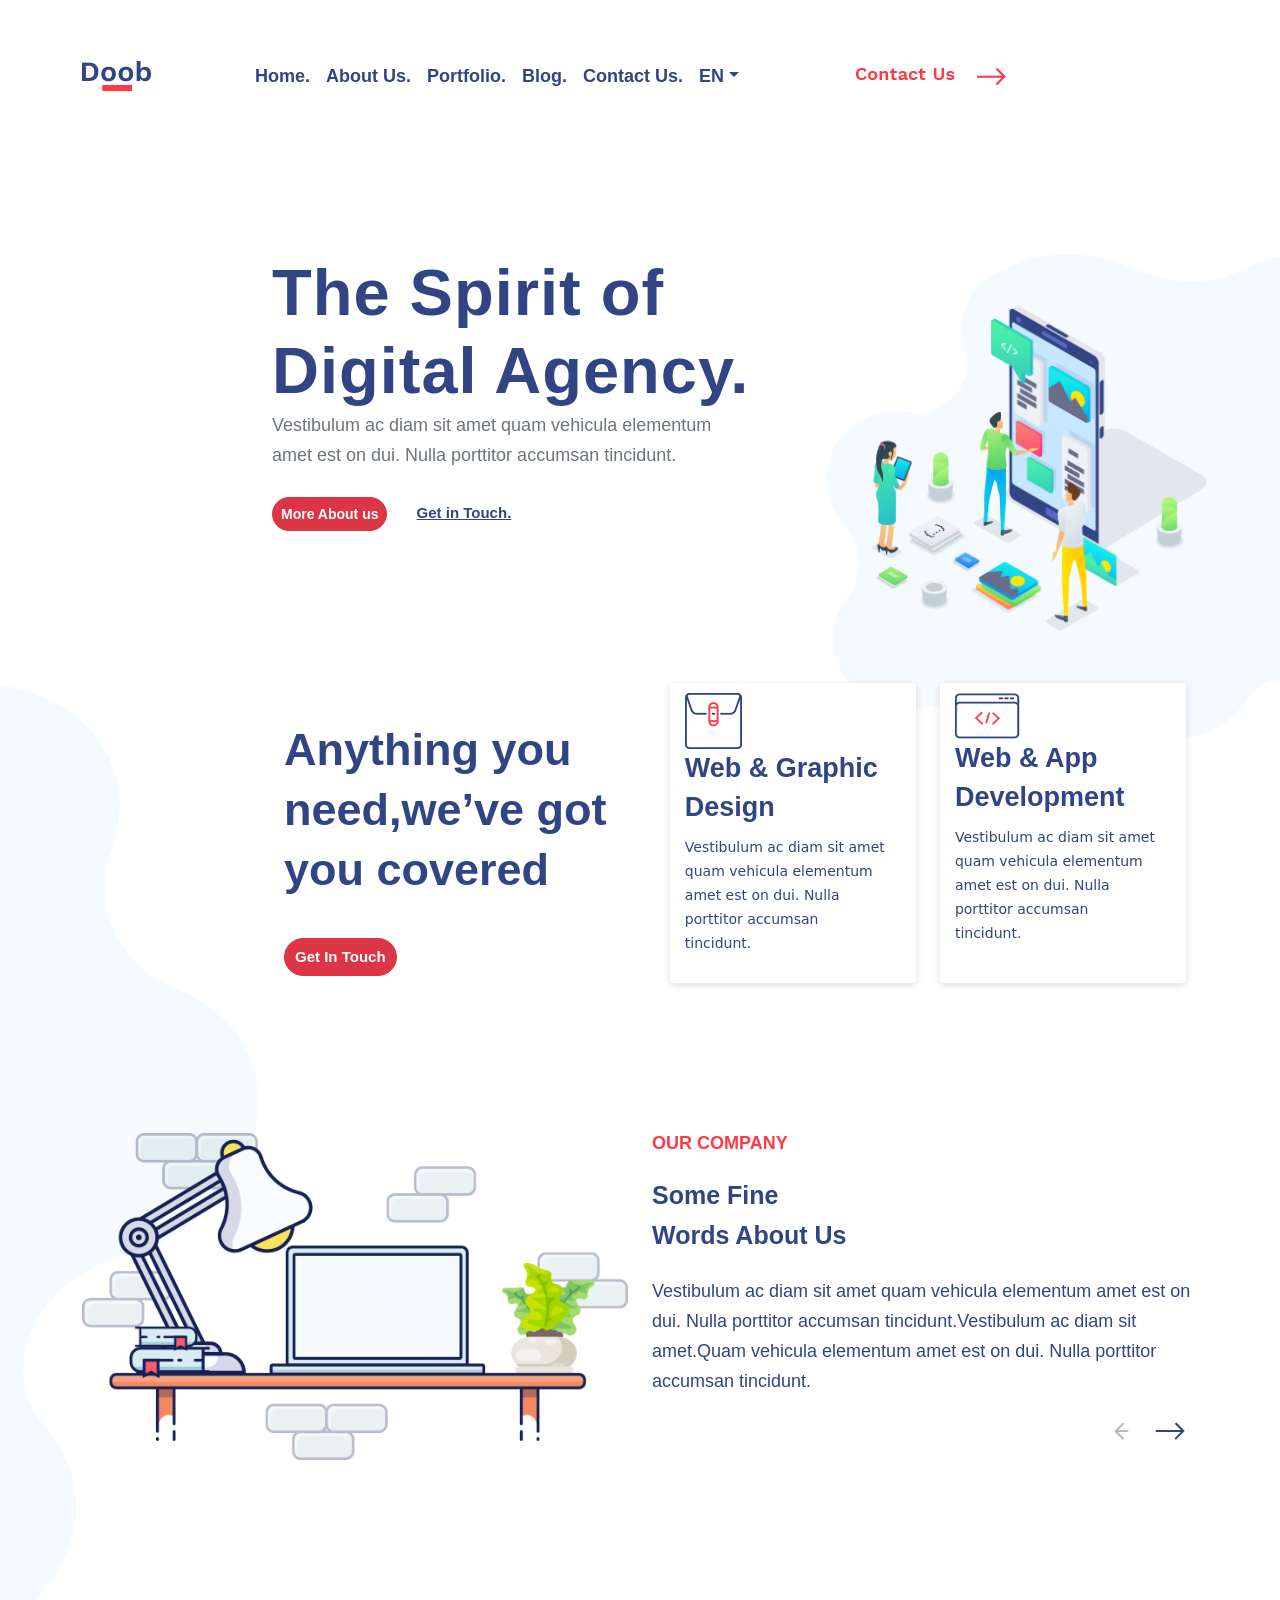
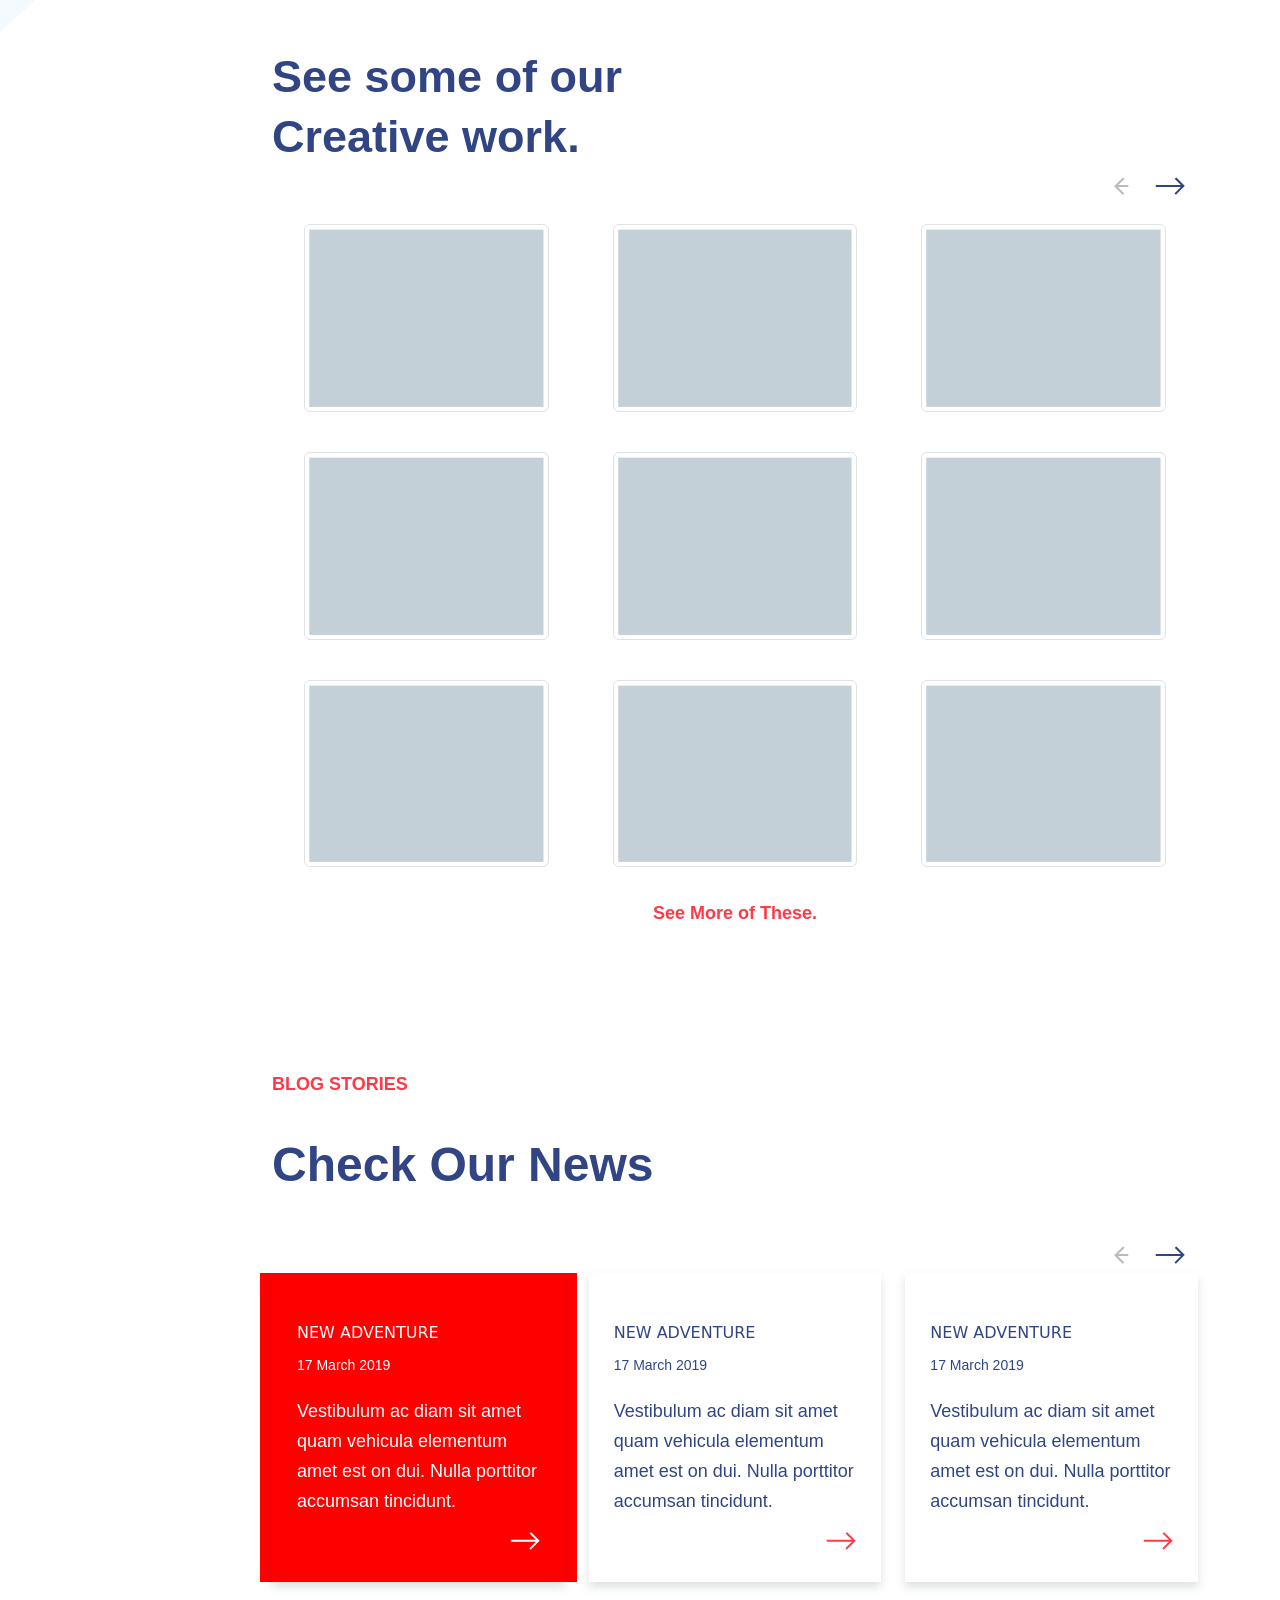
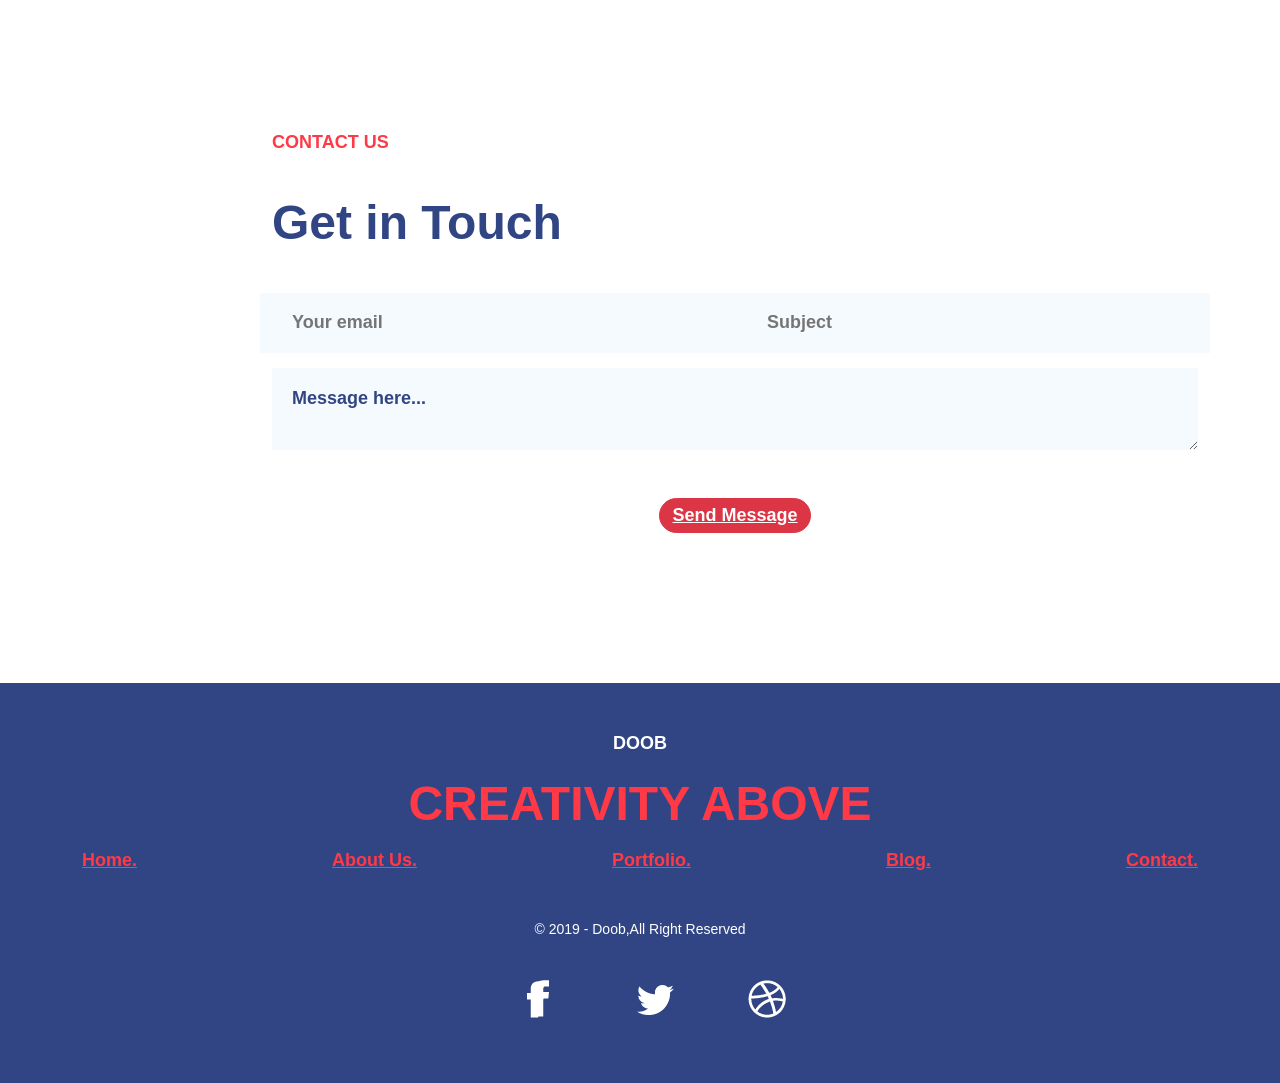
==== commit c6ff85b8: "made changes for small screen" ====
--- a/task2(flex).html
+++ b/task2(flex).html
@@ -7,18 +7,18 @@
     <meta http-equiv="X-UA-Compatible" content="IE=edge">
     <meta name="viewport" content="width=device-width, initial-scale=1.0">
     <title>Document</title>
-    <link rel="stylesheet" href="https://maxcdn.bootstrapcdn.com/bootstrap/4.0.0/css/bootstrap.min.css" integrity="sha384-Gn5384xqQ1aoWXA+058RXPxPg6fy4IWvTNh0E263XmFcJlSAwiGgFAW/dAiS6JXm" crossorigin="anonymous">
-    <script src="https://code.jquery.com/jquery-3.2.1.slim.min.js" integrity="sha384-KJ3o2DKtIkvYIK3UENzmM7KCkRr/rE9/Qpg6aAZGJwFDMVNA/GpGFF93hXpG5KkN" crossorigin="anonymous"></script>
-    <script src="https://cdnjs.cloudflare.com/ajax/libs/popper.js/1.12.9/umd/popper.min.js" integrity="sha384-ApNbgh9B+Y1QKtv3Rn7W3mgPxhU9K/ScQsAP7hUibX39j7fakFPskvXusvfa0b4Q" crossorigin="anonymous"></script>
-    <script src="https://maxcdn.bootstrapcdn.com/bootstrap/4.0.0/js/bootstrap.min.js" integrity="sha384-JZR6Spejh4U02d8jOt6vLEHfe/JQGiRRSQQxSfFWpi1MquVdAyjUar5+76PVCmYl" crossorigin="anonymous"></script>
+    <link href="https://cdn.jsdelivr.net/npm/bootstrap@5.1.3/dist/css/bootstrap.min.css" rel="stylesheet" integrity="sha384-1BmE4kWBq78iYhFldvKuhfTAU6auU8tT94WrHftjDbrCEXSU1oBoqyl2QvZ6jIW3" crossorigin="anonymous">
+    <script src="https://cdn.jsdelivr.net/npm/bootstrap@5.1.3/dist/js/bootstrap.bundle.min.js" integrity="sha384-ka7Sk0Gln4gmtz2MlQnikT1wXgYsOg+OMhuP+IlRH9sENBO0LRn5q+8nbTov4+1p" crossorigin="anonymous"></script>
+    <script src="https://cdn.jsdelivr.net/npm/@popperjs/core@2.10.2/dist/umd/popper.min.js" integrity="sha384-7+zCNj/IqJ95wo16oMtfsKbZ9ccEh31eOz1HGyDuCQ6wgnyJNSYdrPa03rtR1zdB" crossorigin="anonymous"></script>
+    <script src="https://cdn.jsdelivr.net/npm/bootstrap@5.1.3/dist/js/bootstrap.min.js" integrity="sha384-QJHtvGhmr9XOIpI6YVutG+2QOK9T+ZnN4kzFN1RtK3zEFEIsxhlmWl5/YESvpZ13" crossorigin="anonymous"></script>
     <link rel="stylesheet" href="style2.css">
 </head>
 <body >  
  
-    <section class="header">
+    <section class="header ">
         <div class="container">
-          <nav class="navbar navbar-expand-lg navbar-light ">
-                <a class="navbar-brand" href="#">
+          <nav class="navbar navbar-expand-lg navbar-light mt-5">
+                <a class="navbar-brand  me-5" href="#">
                     <img src="images/logo.png" alt="">
                 </a>
 
@@ -31,7 +31,7 @@
                   </button>
 
                 <div class="collapse navbar-collapse"  id="menu">
-                <ul  style="margin-left:80px;" class="navbar-nav  ">
+                <ul  class="navbar-nav mx-5">
                     <li class="nav-item ">
                     <a class="nav-link" >Home.</a>
                     </li>
@@ -52,7 +52,9 @@
                     </li>
                     
                 </ul>
-                <button style="margin-left: 200px;" class="btn "><img  src="images/contact.png" alt=""></button>
+                <button  class="btn ms-5">
+                    <img  src="images/contact.png" alt="">
+                </button>
             </div>
           </nav>
         </div>
@@ -67,8 +69,8 @@
                             <h1 class="hero-txt">The Spirit of<br>Digital Agency.</h1>
                             <p class="hero-p">Vestibulum ac diam sit amet quam vehicula elementum<br> amet est on dui. Nulla porttitor accumsan tincidunt.</p>
                             <div class="hero-btns">
-                                <button  class="btn btn-danger text-white">More About us</button>
-                                <a class="hero-a">Get in Touch.</a>
+                                <button  class="btn btn-danger text-white p-2">More About us</button>
+                                <a class="hero-a  ms-4">Get in Touch.</a>
                             </div>
                         </div>
                         <div  class="col-lg-5 col-md-5 col-sm-12">
@@ -95,22 +97,22 @@
                     <div class="col-lg-10">
                         <div class="container">
                             <div class="row">
-                                <div class="col-sm-12 col-md-6 col-lg-5 service-txt">
+                                <div class="col-sm-12 col-md-6 col-lg-5 service-txt ">
                                     <h2>Anything you need,we’ve got you covered</h2>
-                                    <button  class=" service-btn btn btn-danger text-white">Get In Touch</button>
+                                    <button  class=" service-btn btn btn-danger text-white ">Get In Touch</button>
                                 </div>
                                 <div class=" col-sm-12 col-md-6 col-lg">
                                     <div class="service-box">
                                         <img src="images/web2.png" alt="">
                                         <h3>Web &amp; Graphic<br>Design</h3>
-                                        <p>Vestibulum ac diam sit amet quam vehicula elementum amet est on dui. Nulla porttitor accumsan tincidunt.</p>
+                                        <p >Vestibulum ac diam sit amet quam vehicula elementum amet est on dui. Nulla porttitor accumsan tincidunt.</p>
                                     </div>
                                 </div>
                                 <div class=" col-sm-12 col-md-6 col-lg ">
                                     <div class="service-box" >
                                         <img src="images/web1.png" alt="">
                                         <h3>Web &amp; App<br>Development</h3>
-                                        <p>Vestibulum ac diam sit amet quam vehicula elementum amet est on dui. Nulla porttitor accumsan tincidunt.</p>
+                                        <p >Vestibulum ac diam sit amet quam vehicula elementum amet est on dui. Nulla porttitor accumsan tincidunt.</p>
                                     </div>
                                 </div>
                             </div>
@@ -127,13 +129,13 @@
                 <div class=" col-sm-12 col-md-6 col-lg-6">
                   <img src="images/lamp.png" alt="">
                 </div>
-                <div class="col-sm-12 col-md-6 col-lg-6 text-sm-start">
+                <div class="col-sm-12 col-md-6 col-lg-6" >
                     <h5>OUR COMPANY</h5>
                     <h2>Some Fine<br>Words About Us</h2>
                     <p>Vestibulum ac diam sit amet quam vehicula elementum amet est on dui. Nulla porttitor accumsan tincidunt.Vestibulum ac diam sit amet.Quam vehicula elementum amet est on dui. 
-                        <br>Nulla porttitor accumsan tincidunt.
+                        Nulla porttitor accumsan tincidunt.
                     </p>
-                    <div style="display: flex;float: right;">
+                    <div style="display: flex;float: right;" class="justify-content-center">
                         <button class="btn btn-transparent ">
                             <img src="images/path1.png" alt="">
                         </button>
@@ -242,9 +244,9 @@
                     </div>
                 </div>       
                 <div class="row">
-                    <div class="col-lg-12 ">
-                        <div class="more">
-                        <a >See More of These.</a>
+                    <div class="col-lg-10 offset-lg-2 ">
+                        <div class="more mt-3 d-flex justify-content-center ">
+                        <a  >See More of These.</a>
                         </div>
                     </div>           
                 </div>
@@ -314,11 +316,11 @@
                 </div>
               </div>
               <div class="row">
-                <div class="col-lg-10 offset-lg-2 message" style="justify-content: center;">
+                <div class="col-lg-10 offset-lg-2 message d-flex justify-content-center">
                   <textarea id="message" name="message" >Message here...</textarea>
                 </div>
-                <div class="  col-lg-12  ">
-                  <div class="btn btn-danger contact-btn"  >
+                <div class="  col-lg-10 offset-lg-2 d-flex justify-content-center ">
+                  <div class="btn btn-danger contact-btn  mt-5"  >
                     <a  class=" text-white"  href="#">Send Message</a>
                   </div>
                 </div>
@@ -327,10 +329,10 @@
           </section>
 
 
-          <footer class="foot">
+          <footer class="foot justify-content-center ">
             <div class="container">
               <div class="row">
-                <div class="col-lg -12">
+                <div class="col-lg  ">
                   <h5 >DOOB</h5>
                   <h3>CREATIVITY ABOVE</h3>
                   <ul class="navbar nav contact-nav">
--- a/style2.css
+++ b/style2.css
@@ -1,8 +1,3 @@
-ul{
-    margin-right:20px;
-    list-style: none;
-}
-
 
 
 body {
@@ -18,9 +13,7 @@
     font-family: sans-serif;
 }
 
-.navbar{
-    margin-top: 40px;
-}
+
 
 section{
     margin-bottom: 150px;
@@ -72,12 +65,11 @@
     font-size: 14px;
     letter-spacing: 0px;
     line-height: 16px;
-    color: #ffffff;
     font-weight: 600;
     font-family: sans-serif;
     border-radius: 20px;
-    padding: 10px;
-    margin-right: 40px;
+    
+   
     }
 
     .side-img img {
@@ -108,9 +100,7 @@
         font-weight: bold;
     }
 
-    .service{
-        margin-top: 150px;
-    }
+ 
    .service-txt .service-btn{
     font-size: 15px;
     letter-spacing: 0px;
@@ -119,7 +109,7 @@
     font-family: sans-serif;
     border-radius: 20px;
     padding: 10px;
-    text-align: center;
+    
 }
 
 .service-txt h2{
@@ -129,7 +119,7 @@
     color: #314584;
     font-weight: 600;
     font-family: sans-serif;
-    text-align: left;
+   
 }
 .service-box{
     background-color: white;
@@ -138,9 +128,7 @@
     min-height: 300px;
 
 }
-.service-box img{
-align-content: center;
-}
+
 .service-box h3{
     font-size: 27px;
     letter-spacing: 0px;
@@ -149,7 +137,7 @@
     font-weight: 600;
     font-family: sans-serif;
 }
-.service-box p{
+.service p{
     width: 200px;
     height: 98px;
     font-size: 14px;
@@ -178,8 +166,6 @@
 }
 
 .about p{
-   
-
 font-size: 18px;
 letter-spacing: 0px;
 line-height: 30px;
@@ -198,26 +184,23 @@
 font-family: sans-serif;
 }
 
-.work .more {
-font-size: 18px;
-letter-spacing: 0px;
-line-height: 21px;
-color: #ff3946;
-font-weight: 600;
-font-family:sans-serif;
-text-align: center;
-margin-top: 20px;
+.work .more ,a{
+font-size: 18px;
+letter-spacing: 0px;
+line-height: 21px;
+color: #ff3946;
+font-weight: 600;
+font-family:sans-serif;
+
 }
 
 .work-box{
     margin:20px;
 }
 
-.blog .row{
-    margin-bottom: 20px;
-}
+
 .blog h5{
-    font-size: 18px;
+font-size: 18px;
 letter-spacing: 0px;
 line-height: 21px;
 color: #ff3946;
@@ -239,8 +222,7 @@
    
 }
 .blog .blog-box{
-    padding: 50px 25px;
-
+padding: 50px 25px;
 filter: drop-shadow(0px 5px 5px rgba(25,45,51,0.15));
 background-color: #ffffff;
     
@@ -272,7 +254,7 @@
 }
 
 .contact h5{
-    font-size: 18px;
+font-size: 18px;
 letter-spacing: 0px;
 line-height: 21px;
 color: #ff3946;
@@ -280,7 +262,7 @@
 font-family:sans-serif;
 }
 .contact h2{
-    font-size: 48px;
+font-size: 48px;
 letter-spacing: 0px;
 line-height: 60px;
 color: #314584;
@@ -289,7 +271,7 @@
 }
 
 .contact .email{
-    font-size: 18px;
+font-size: 18px;
 letter-spacing: 0px;
 line-height: 21px;
 color: #314584;
@@ -300,7 +282,7 @@
 background-color: #f4fafe;
 }
 .message{
-    font-size: 18px;
+font-size: 18px;
 letter-spacing: 0px;
 line-height: 21px;
 color: #314584;
@@ -310,11 +292,9 @@
 .email input{
     width: 100%;
     height: 60px;
-
     background-color: #F4FAFE;
     border: none;
     padding: 0px 20px;
-
     color: #314584;
     font-weight: 600;
     margin-bottom: 15px;
@@ -324,37 +304,30 @@
     border: none;
     width: 100%;
     padding: 20px;
-
     margin-top: 15px;
-
-    color: #314584;
-    font-weight: 600;
-
-}
-  .contact-btn{
-      margin-top: 50px;
-      margin-left:40%;
-
-  }
-.contact-btn a{
-    font-size: 18px;
-letter-spacing: 0px;
-line-height: 21px;
-color: #ff3946;
-font-weight: 600;
-font-family: sans-serif;
-}
-.btn {
-    border-radius: 20px;
-
-}
+    color: #314584;
+    font-weight: 600;
+
+}
+
+.contact-btn {
+font-size: 18px;
+letter-spacing: 0px;
+line-height: 21px;
+color: #ff3946;
+font-weight: 600;
+font-family: sans-serif;
+border-radius: 20px;
+
+}
+
 .foot{
     background-color: #314584;
     width: 100%;
     min-height: 400px;
     text-align: center;
     padding: 50px 0px 0px 0px;
-    justify-content: center;
+    
 
 }
 .foot h5{
@@ -390,4 +363,44 @@
 color: #ffffff;
 font-weight: 400;
 font-family: sans-serif;
-}+}
+ul{
+    list-style: none;
+}
+@media screen  and (max-width:600px){
+
+    .hero h1,p,.hero-btns
+    {
+        text-align: center;
+        justify-content: center;
+       
+    }
+    .service .service-txt,.service-btn,.service-box,.service h2,.service  h3 ,.service-box p
+    {
+        text-align: center;
+        justify-content: center;
+        width:auto;
+    }
+
+    .about h5 ,.about h2,.about p{
+        text-align: center;
+        justify-content: center;
+       
+    }
+
+    .work h2,.work button,.work-box{
+
+        text-align: center;
+        justify-content: center;
+    }
+
+    .blog h5,h2,h6{
+        text-align: center;
+    }
+
+    .contact h5,h2,input,textarea,contact-btn{
+        text-align: center;
+        justify-content: center;
+    }
+}
+
